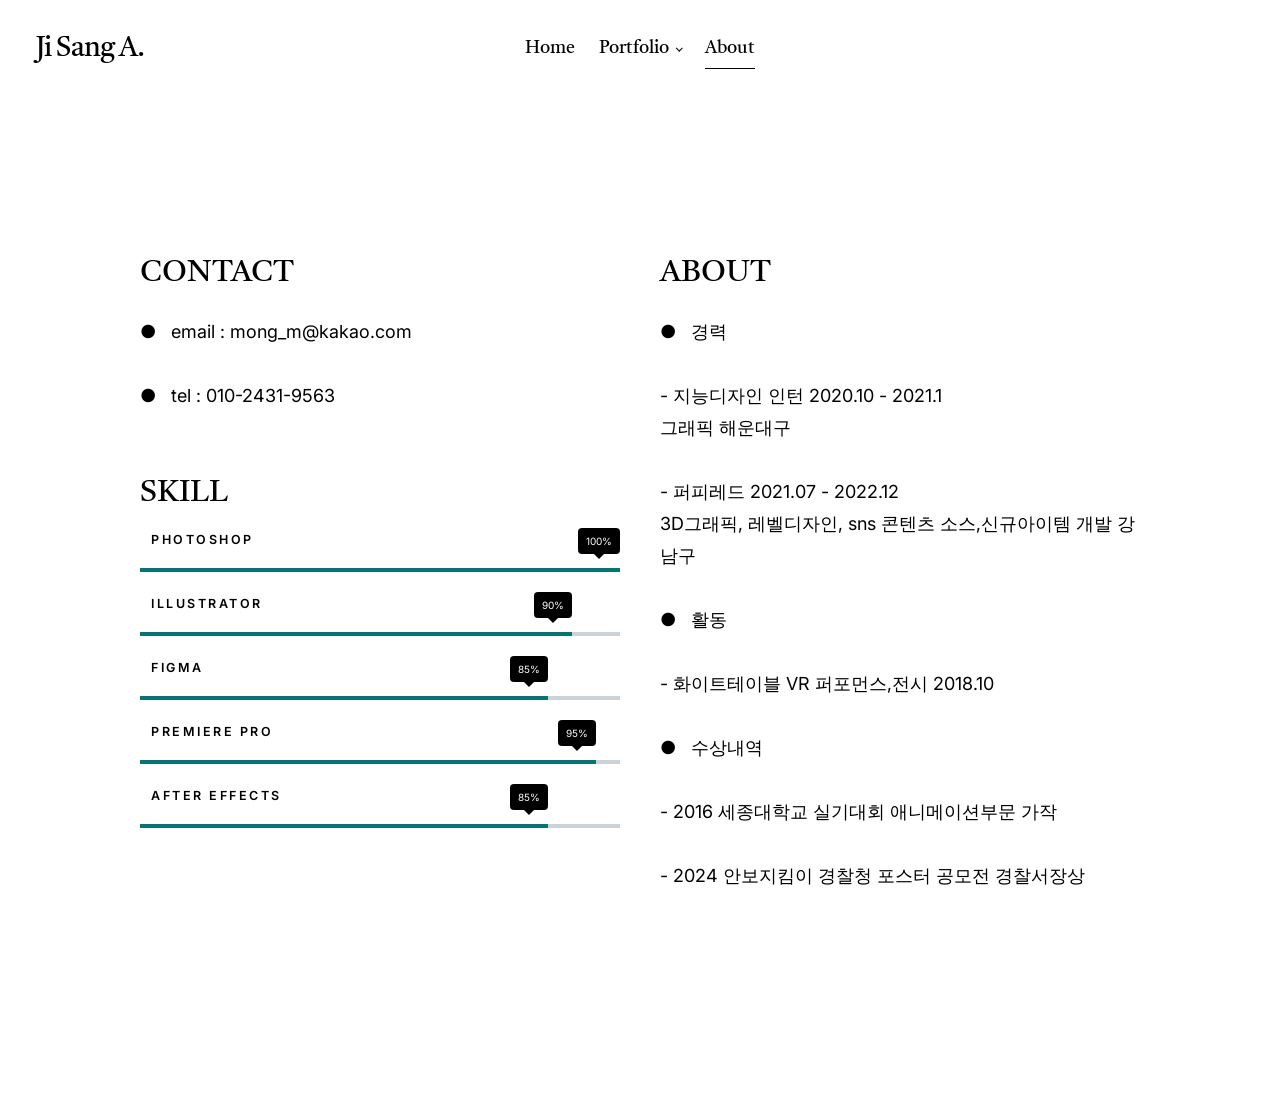
==== styles.html @ 23e22c62 "Update styles.html" ====
<!DOCTYPE html>
<html lang="ko" class="no-js">

<head>

    <!--- basic page needs
    ================================================== -->
    <meta charset="utf-8">
    <meta name="viewport" content="width=device-width, initial-scale=1">
    <title>SA</title>

    <script>
        document.documentElement.classList.remove('no-js');
        document.documentElement.classList.add('js');
    </script>

    <!-- CSS
    ================================================== -->
    <link rel="stylesheet" href="css/vendor.css">
    <link rel="stylesheet" href="css/styles.css">

    <!-- favicons
    ================================================== -->
    <link rel="apple-touch-icon" sizes="180x180" href="apple-touch-icon.png">
    <link rel="icon" type="image/png" sizes="32x32" href="favicon-32x32.png">
    <link rel="icon" type="image/png" sizes="16x16" href="favicon-16x16.png">
    <link rel="manifest" href="site.webmanifest">

</head>

<body id="top">


    <!-- preloader
    ================================================== -->
    <div id="preloader">
        <div id="loader" class="dots-fade">
            <div></div>
            <div></div>
            <div></div>
        </div>
    </div>


    <!-- page wrap
    ================================================== -->
    <div id="page" class="s-pagewrap">


        <!-- # site header 
        ================================================== -->
        <header id="masthead" class="s-header">

            <div class="s-header__branding">
                <p class="site-title">
                    <a href="index.html" rel="home">Ji Sang A.</a>
                </p>
            </div>

            <div class="row s-header__navigation">

                <nav class="s-header__nav-wrap">

                    <h3 class="s-header__nav-heading">Navigate to</h3>

                    <ul class="s-header__nav">
                        <li><a href="index.html" title="">Home</a></li>
                        <li class="has-children">
                            <a href="#0" title="" class="">Portfolio</a>
                            <ul class="sub-menu">
                                <li><a href="category-Design.html">Design</a></li>
                                <li><a href="category-Video.html">Video</a></li>
                            </ul>
                        </li>
                        <li class="current-menu-item"><a href="styles.html" title="">About</a></li>

                    </ul> <!-- end s-header__nav -->

                </nav> <!-- end s-header__nav-wrap -->

            </div> <!-- end s-header__navigation -->

            <div class="s-header__search">

                <div class="s-header__search-inner">
                    <div class="row">

                        <form role="search" method="get" class="s-header__search-form" action="#">
                            <label>
                                <span class="u-screen-reader-text">Search for:</span>
                                <input type="search" class="s-header__search-field" placeholder="Search for..." value=""
                                    name="s" title="Search for:" autocomplete="off">
                            </label>
                            <input type="submit" class="s-header__search-submit" value="Search">
                        </form>

                        <a href="#0" title="Close Search" class="s-header__search-close">Close</a>

                    </div> <!-- end row -->
                </div> <!-- s-header__search-inner -->

            </div> <!-- end s-header__search -->

            <a class="s-header__menu-toggle" href="#0"><span>Menu</span></a>


        </header> <!-- end s-header -->


        <!-- # site-content
        ================================================== -->
        <div id="content" class="s-content s-content--page">

            <div class="row entry-wrap">
                <div class="column lg-12">

                    <article class="entry">




                        <div class="row">

                            <div class="column lg-6 tab-12">


                                <h3>CONTACT</h3>

                                <p> ● &nbsp email : mong_m@kakao.com</p>
                                <p> ● &nbsp tel : 010-2431-9563</p>

                                <ul class="skill-bars">

                                    <h3>SKILL</h3>

                                    <br>
                                    <li>
                                        <div class="progress percent100"><span>100%</span></div>
                                        <strong> &nbsp Photoshop</strong>
                                    </li>
                                    <li>
                                        <div class="progress percent90"><span>90%</span></div>
                                        <strong>&nbsp Illustrator</strong>
                                    </li>
                                    <li>
                                        <div class="progress percent85"><span>85%</span></div>
                                        <strong>&nbsp Figma</strong>
                                    </li>
                                    <li>
                                        <div class="progress percent95"><span>95%</span></div>
                                        <strong>&nbsp premiere pro</strong>
                                    </li>
                                    <li>
                                        <div class="progress percent85"><span>85%</span></div>
                                        <strong>&nbsp after effects</strong>
                                    </li>

                                </ul>


                            </div>

                            <div class="column lg-6 tab-12">

                                <h3>ABOUT</h3>


                                <p>
                                    ● &nbsp 경력
                                    <p> - 지능디자인 인턴  2020.10 - 2021.1
                                    <br> 그래픽 해운대구 </p>
                                    <p> - 퍼피레드 2021.07 - 2022.12
                                    <br> 3D그래픽, 레벨디자인, sns 콘텐츠 소스,신규아이템 개발 강남구 </p>
                                    

                                </p>

                                <p>
                                    ● &nbsp 활동
                                    <p>- 화이트테이블 VR 퍼포먼스,전시  2018.10 </p>
                                    


                                </p>
                                <p>
                                    ● &nbsp 수상내역
                                    <p>- 2016 세종대학교 실기대회 애니메이션부문 가작 </p>
                                    <p>- 2024 안보지킴이 경찰청 포스터 공모전 경찰서장상 </p>
                                    
                                    


                                </p>

                            </div>

                        </div> <!-- end row -->


                        <div class="row u-add-half-bottom">

                            <div class="column lg-6 tab-12">

                                

                            </div>



                            <!-- # site-footer
        ================================================== -->


                            <!-- Java Script
    ================================================== -->
                            <script src="js/plugins.js"></script>
                            <script src="js/main.js"></script>

</body>

</html>
---- css/vendor.css ----
/* ===================================================================
 * Spurgeon Third-party Stylesheets
 * Template Ver. 1.0.0
 * 08-16-2021
 * -------------------------------------------------------------------
 *
 * TOC:
 * # PrismJS
 * # Swiper 
 *
 * ------------------------------------------------------------------- */


/* ===================================================================
 * # PrismJS 1.20.0
 *   https://prismjs.com/download.html#themes=prism-okaidia&languages=markup+css+clike+javascript+markup-templating+php 
 *   
 *   okaidia theme for JavaScript, CSS and HTML
 *   Loosely based on Monokai textmate theme by http://www.monokai.nl/
 *   @author ocodia
 * ------------------------------------------------------------------- */
code[class*="language-"],
pre[class*="language-"] {
    color: #f8f8f2;
    background: none;
    text-shadow: 0 1px rgba(0, 0, 0, 0.3);
    font-family: var(--font-mono);
    font-size: calc(var(--text-size) * 0.9444);
    text-align: left;
    white-space: pre;
    word-spacing: normal;
    word-break: normal;
    word-wrap: normal;
    line-height: var(--vspace-1);
    -moz-tab-size: 4;
    -o-tab-size: 4;
    tab-size: 4;
    -webkit-hyphens: none;
    -moz-hyphens: none;
    -ms-hyphens: none;
    hyphens: none;
}

/* Code blocks */
pre[class*="language-"] {
    padding: var(--vspace-0_5) 0 var(--vspace-1);
    margin: var(--vspace-1) 0;
    overflow: auto;
}

:not(pre)>code[class*="language-"],
pre[class*="language-"] {
    background: #272822;
}

/* Inline code */
:not(pre)>code[class*="language-"] {
    padding: .1em;
    white-space: normal;
}

.token.comment,
.token.prolog,
.token.doctype,
.token.cdata {
    color: slategray;
}

.token.punctuation {
    color: #f8f8f2;
}

.token.namespace {
    opacity: .7;
}

.token.property,
.token.tag,
.token.constant,
.token.symbol,
.token.deleted {
    color: #f92672;
}

.token.boolean,
.token.number {
    color: #ae81ff;
}

.token.selector,
.token.attr-name,
.token.string,
.token.char,
.token.builtin,
.token.inserted {
    color: #a6e22e;
}

.token.operator,
.token.entity,
.token.url,
.language-css .token.string,
.style .token.string,
.token.variable {
    color: #f8f8f2;
}

.token.atrule,
.token.attr-value,
.token.function,
.token.class-name {
    color: #e6db74;
}

.token.keyword {
    color: #66d9ef;
}

.token.regex,
.token.important {
    color: #fd971f;
}

.token.important,
.token.bold {
    font-weight: bold;
}

.token.italic {
    font-style: italic;
}

.token.entity {
    cursor: help;
}


/* ===================================================================
 * # Swiper 6.4.5
 *   Most modern mobile touch slider and framework with hardware accelerated transitions
 *   https://swiperjs.com
 *
 *   Copyright 2014-2020 Vladimir Kharlampidi
 *
 *   Released under the MIT License
 *
 *   Released on: December 18, 2020
 * ------------------------------------------------------------------- */
@font-face {
    font-family: "swiper-icons";
    src: url("data:application/font-woff;charset=utf-8;base64, [base64]//wADZ2x5ZgAAAywAAADMAAAD2MHtryVoZWFkAAABbAAAADAAAAA2E2+eoWhoZWEAAAGcAAAAHwAAACQC9gDzaG10eAAAAigAAAAZAAAArgJkABFsb2NhAAAC0AAAAFoAAABaFQAUGG1heHAAAAG8AAAAHwAAACAAcABAbmFtZQAAA/gAAAE5AAACXvFdBwlwb3N0AAAFNAAAAGIAAACE5s74hXjaY2BkYGAAYpf5Hu/j+W2+MnAzMYDAzaX6QjD6/4//Bxj5GA8AuRwMYGkAPywL13jaY2BkYGA88P8Agx4j+/8fQDYfA1AEBWgDAIB2BOoAeNpjYGRgYNBh4GdgYgABEMnIABJzYNADCQAACWgAsQB42mNgYfzCOIGBlYGB0YcxjYGBwR1Kf2WQZGhhYGBiYGVmgAFGBiQQkOaawtDAoMBQxXjg/wEGPcYDDA4wNUA2CCgwsAAAO4EL6gAAeNpj2M0gyAACqxgGNWBkZ2D4/wMA+xkDdgAAAHjaY2BgYGaAYBkGRgYQiAHyGMF8FgYHIM3DwMHABGQrMOgyWDLEM1T9/w8UBfEMgLzE////P/5//f/V/xv+r4eaAAeMbAxwIUYmIMHEgKYAYjUcsDAwsLKxc3BycfPw8jEQA/[base64]/uznmfPFBNODM2K7MTQ45YEAZqGP81AmGGcF3iPqOop0r1SPTaTbVkfUe4HXj97wYE+yNwWYxwWu4v1ugWHgo3S1XdZEVqWM7ET0cfnLGxWfkgR42o2PvWrDMBSFj/IHLaF0zKjRgdiVMwScNRAoWUoH78Y2icB/yIY09An6AH2Bdu/UB+yxopYshQiEvnvu0dURgDt8QeC8PDw7Fpji3fEA4z/PEJ6YOB5hKh4dj3EvXhxPqH/SKUY3rJ7srZ4FZnh1PMAtPhwP6fl2PMJMPDgeQ4rY8YT6Gzao0eAEA409DuggmTnFnOcSCiEiLMgxCiTI6Cq5DZUd3Qmp10vO0LaLTd2cjN4fOumlc7lUYbSQcZFkutRG7g6JKZKy0RmdLY680CDnEJ+UMkpFFe1RN7nxdVpXrC4aTtnaurOnYercZg2YVmLN/d/gczfEimrE/fs/bOuq29Zmn8tloORaXgZgGa78yO9/cnXm2BpaGvq25Dv9S4E9+5SIc9PqupJKhYFSSl47+Qcr1mYNAAAAeNptw0cKwkAAAMDZJA8Q7OUJvkLsPfZ6zFVERPy8qHh2YER+3i/BP83vIBLLySsoKimrqKqpa2hp6+jq6RsYGhmbmJqZSy0sraxtbO3sHRydnEMU4uR6yx7JJXveP7WrDycAAAAAAAH//wACeNpjYGRgYOABYhkgZgJCZgZNBkYGLQZtIJsFLMYAAAw3ALgAeNolizEKgDAQBCchRbC2sFER0YD6qVQiBCv/H9ezGI6Z5XBAw8CBK/m5iQQVauVbXLnOrMZv2oLdKFa8Pjuru2hJzGabmOSLzNMzvutpB3N42mNgZGBg4GKQYzBhYMxJLMlj4GBgAYow/P/PAJJhLM6sSoWKfWCAAwDAjgbRAAB42mNgYGBkAIIbCZo5IPrmUn0hGA0AO8EFTQAA") format("woff");
    font-weight: 400;
    font-style: normal;
}

:root {
    --swiper-theme-color: #007aff;
}

.swiper-container {
    margin-left: auto;
    margin-right: auto;
    position: relative;
    overflow: hidden;
    list-style: none;
    padding: 0;
    /* Fix of Webkit flickering */
    z-index: 1;
}

.swiper-container-vertical>.swiper-wrapper {
    flex-direction: column;
}

.swiper-wrapper {
    position: relative;
    width: 100%;
    height: 100%;
    z-index: 1;
    display: flex;
    transition-property: transform;
    box-sizing: content-box;
}

.swiper-container-android .swiper-slide,
.swiper-wrapper {
    transform: translate3d(0px, 0, 0);
}

.swiper-container-multirow>.swiper-wrapper {
    flex-wrap: wrap;
}

.swiper-container-multirow-column>.swiper-wrapper {
    flex-wrap: wrap;
    flex-direction: column;
}

.swiper-container-free-mode>.swiper-wrapper {
    transition-timing-function: ease-out;
    margin: 0 auto;
}

.swiper-slide {
    flex-shrink: 0;
    width: 100%;
    height: 100%;
    position: relative;
    transition-property: transform;
}

.swiper-slide-invisible-blank {
    visibility: hidden;
}

/* Auto Height */
.swiper-container-autoheight,
.swiper-container-autoheight .swiper-slide {
    height: auto;
}

.swiper-container-autoheight .swiper-wrapper {
    align-items: flex-start;
    transition-property: transform, height;
}

/* 3D Effects */
.swiper-container-3d {
    perspective: 1200px;
}

.swiper-container-3d .swiper-wrapper,
.swiper-container-3d .swiper-slide,
.swiper-container-3d .swiper-slide-shadow-left,
.swiper-container-3d .swiper-slide-shadow-right,
.swiper-container-3d .swiper-slide-shadow-top,
.swiper-container-3d .swiper-slide-shadow-bottom,
.swiper-container-3d .swiper-cube-shadow {
    transform-style: preserve-3d;
}

.swiper-container-3d .swiper-slide-shadow-left,
.swiper-container-3d .swiper-slide-shadow-right,
.swiper-container-3d .swiper-slide-shadow-top,
.swiper-container-3d .swiper-slide-shadow-bottom {
    position: absolute;
    left: 0;
    top: 0;
    width: 100%;
    height: 100%;
    pointer-events: none;
    z-index: 10;
}

.swiper-container-3d .swiper-slide-shadow-left {
    background-image: linear-gradient(to left, rgba(0, 0, 0, 0.5), rgba(0, 0, 0, 0));
}

.swiper-container-3d .swiper-slide-shadow-right {
    background-image: linear-gradient(to right, rgba(0, 0, 0, 0.5), rgba(0, 0, 0, 0));
}

.swiper-container-3d .swiper-slide-shadow-top {
    background-image: linear-gradient(to top, rgba(0, 0, 0, 0.5), rgba(0, 0, 0, 0));
}

.swiper-container-3d .swiper-slide-shadow-bottom {
    background-image: linear-gradient(to bottom, rgba(0, 0, 0, 0.5), rgba(0, 0, 0, 0));
}

/* CSS Mode */
.swiper-container-css-mode>.swiper-wrapper {
    overflow: auto;
    scrollbar-width: none;
    /* For Firefox */
    -ms-overflow-style: none;
    /* For Internet Explorer and Edge */
}

.swiper-container-css-mode>.swiper-wrapper::-webkit-scrollbar {
    display: none;
}

.swiper-container-css-mode>.swiper-wrapper>.swiper-slide {
    scroll-snap-align: start start;
}

.swiper-container-horizontal.swiper-container-css-mode>.swiper-wrapper {
    scroll-snap-type: x mandatory;
}

.swiper-container-vertical.swiper-container-css-mode>.swiper-wrapper {
    scroll-snap-type: y mandatory;
}

:root {
    --swiper-navigation-size: 44px;
    /*
    --swiper-navigation-color  : var(--swiper-theme-color);
    */
}

.swiper-button-prev,
.swiper-button-next {
    position: absolute;
    top: 50%;
    width: calc(var(--swiper-navigation-size) / 44 * 27);
    height: var(--swiper-navigation-size);
    margin-top: calc(-1 * var(--swiper-navigation-size) / 2);
    z-index: 10;
    cursor: pointer;
    display: flex;
    align-items: center;
    justify-content: center;
    color: var(--swiper-navigation-color, var(--swiper-theme-color));
}

.swiper-button-prev.swiper-button-disabled,
.swiper-button-next.swiper-button-disabled {
    opacity: 0.35;
    cursor: auto;
    pointer-events: none;
}

.swiper-button-prev:after,
.swiper-button-next:after {
    font-family: swiper-icons;
    font-size: var(--swiper-navigation-size);
    text-transform: none !important;
    letter-spacing: 0;
    text-transform: none;
    font-variant: initial;
    line-height: 1;
}

.swiper-button-prev,
.swiper-container-rtl .swiper-button-next {
    left: 10px;
    right: auto;
}

.swiper-button-prev:after,
.swiper-container-rtl .swiper-button-next:after {
    content: "prev";
}

.swiper-button-next,
.swiper-container-rtl .swiper-button-prev {
    right: 10px;
    left: auto;
}

.swiper-button-next:after,
.swiper-container-rtl .swiper-button-prev:after {
    content: "next";
}

.swiper-button-prev.swiper-button-white,
.swiper-button-next.swiper-button-white {
    --swiper-navigation-color: #ffffff;
}

.swiper-button-prev.swiper-button-black,
.swiper-button-next.swiper-button-black {
    --swiper-navigation-color: #000000;
}

.swiper-button-lock {
    display: none;
}

:root {
    /*
    --swiper-pagination-color: var(--swiper-theme-color);
    */
}

.swiper-pagination {
    position: absolute;
    text-align: center;
    transition: 300ms opacity;
    transform: translate3d(0, 0, 0);
    z-index: 10;
}

.swiper-pagination.swiper-pagination-hidden {
    opacity: 0;
}

/* Common Styles */
.swiper-pagination-fraction,
.swiper-pagination-custom,
.swiper-container-horizontal>.swiper-pagination-bullets {
    bottom: 10px;
    left: 0;
    width: 100%;
}

/* Bullets */
.swiper-pagination-bullets-dynamic {
    overflow: hidden;
    font-size: 0;
}

.swiper-pagination-bullets-dynamic .swiper-pagination-bullet {
    transform: scale(0.33);
    position: relative;
}

.swiper-pagination-bullets-dynamic .swiper-pagination-bullet-active {
    transform: scale(1);
}

.swiper-pagination-bullets-dynamic .swiper-pagination-bullet-active-main {
    transform: scale(1);
}

.swiper-pagination-bullets-dynamic .swiper-pagination-bullet-active-prev {
    transform: scale(0.66);
}

.swiper-pagination-bullets-dynamic .swiper-pagination-bullet-active-prev-prev {
    transform: scale(0.33);
}

.swiper-pagination-bullets-dynamic .swiper-pagination-bullet-active-next {
    transform: scale(0.66);
}

.swiper-pagination-bullets-dynamic .swiper-pagination-bullet-active-next-next {
    transform: scale(0.33);
}

.swiper-pagination-bullet {
    width: 8px;
    height: 8px;
    display: inline-block;
    border-radius: 100%;
    background: #000;
    opacity: 0.2;
}

button.swiper-pagination-bullet {
    border: none;
    margin: 0;
    padding: 0;
    box-shadow: none;
    -webkit-appearance: none;
    -moz-appearance: none;
    appearance: none;
}

.swiper-pagination-clickable .swiper-pagination-bullet {
    cursor: pointer;
}

.swiper-pagination-bullet-active {
    opacity: 1;
    background: var(--swiper-pagination-color, var(--swiper-theme-color));
}

.swiper-container-vertical>.swiper-pagination-bullets {
    right: 10px;
    top: 50%;
    transform: translate3d(0px, -50%, 0);
}

.swiper-container-vertical>.swiper-pagination-bullets .swiper-pagination-bullet {
    margin: 6px 0;
    display: block;
}

.swiper-container-vertical>.swiper-pagination-bullets.swiper-pagination-bullets-dynamic {
    top: 50%;
    transform: translateY(-50%);
    width: 8px;
}

.swiper-container-vertical>.swiper-pagination-bullets.swiper-pagination-bullets-dynamic .swiper-pagination-bullet {
    display: inline-block;
    transition: 200ms transform, 200ms top;
}

.swiper-container-horizontal>.swiper-pagination-bullets .swiper-pagination-bullet {
    margin: 0 4px;
}

.swiper-container-horizontal>.swiper-pagination-bullets.swiper-pagination-bullets-dynamic {
    left: 50%;
    transform: translateX(-50%);
    white-space: nowrap;
}

.swiper-container-horizontal>.swiper-pagination-bullets.swiper-pagination-bullets-dynamic .swiper-pagination-bullet {
    transition: 200ms transform, 200ms left;
}

.swiper-container-horizontal.swiper-container-rtl>.swiper-pagination-bullets-dynamic .swiper-pagination-bullet {
    transition: 200ms transform, 200ms right;
}

/* Progress */
.swiper-pagination-progressbar {
    background: rgba(0, 0, 0, 0.25);
    position: absolute;
}

.swiper-pagination-progressbar .swiper-pagination-progressbar-fill {
    background: var(--swiper-pagination-color, var(--swiper-theme-color));
    position: absolute;
    left: 0;
    top: 0;
    width: 100%;
    height: 100%;
    transform: scale(0);
    transform-origin: left top;
}

.swiper-container-rtl .swiper-pagination-progressbar .swiper-pagination-progressbar-fill {
    transform-origin: right top;
}

.swiper-container-horizontal>.swiper-pagination-progressbar,
.swiper-container-vertical>.swiper-pagination-progressbar.swiper-pagination-progressbar-opposite {
    width: 100%;
    height: 4px;
    left: 0;
    top: 0;
}

.swiper-container-vertical>.swiper-pagination-progressbar,
.swiper-container-horizontal>.swiper-pagination-progressbar.swiper-pagination-progressbar-opposite {
    width: 4px;
    height: 100%;
    left: 0;
    top: 0;
}

.swiper-pagination-white {
    --swiper-pagination-color: #ffffff;
}

.swiper-pagination-black {
    --swiper-pagination-color: #000000;
}

.swiper-pagination-lock {
    display: none;
}

/* Scrollbar */
.swiper-scrollbar {
    border-radius: 10px;
    position: relative;
    -ms-touch-action: none;
    background: rgba(0, 0, 0, 0.1);
}

.swiper-container-horizontal>.swiper-scrollbar {
    position: absolute;
    left: 1%;
    bottom: 3px;
    z-index: 50;
    height: 5px;
    width: 98%;
}

.swiper-container-vertical>.swiper-scrollbar {
    position: absolute;
    right: 3px;
    top: 1%;
    z-index: 50;
    width: 5px;
    height: 98%;
}

.swiper-scrollbar-drag {
    height: 100%;
    width: 100%;
    position: relative;
    background: rgba(0, 0, 0, 0.5);
    border-radius: 10px;
    left: 0;
    top: 0;
}

.swiper-scrollbar-cursor-drag {
    cursor: move;
}

.swiper-scrollbar-lock {
    display: none;
}

.swiper-zoom-container {
    width: 100%;
    height: 100%;
    display: flex;
    justify-content: center;
    align-items: center;
    text-align: center;
}

.swiper-zoom-container>img,
.swiper-zoom-container>svg,
.swiper-zoom-container>canvas {
    max-width: 100%;
    max-height: 100%;
    object-fit: contain;
}

.swiper-slide-zoomed {
    cursor: move;
}

/* Preloader */
:root {
    /*
    --swiper-preloader-color: var(--swiper-theme-color);
    */
}

.swiper-lazy-preloader {
    width: 42px;
    height: 42px;
    position: absolute;
    left: 50%;
    top: 50%;
    margin-left: -21px;
    margin-top: -21px;
    z-index: 10;
    transform-origin: 50%;
    animation: swiper-preloader-spin 1s infinite linear;
    box-sizing: border-box;
    border: 4px solid var(--swiper-preloader-color, var(--swiper-theme-color));
    border-radius: 50%;
    border-top-color: transparent;
}

.swiper-lazy-preloader-white {
    --swiper-preloader-color: #fff;
}

.swiper-lazy-preloader-black {
    --swiper-preloader-color: #000;
}

@keyframes swiper-preloader-spin {
    100% {
        transform: rotate(360deg);
    }
}

/* a11y */
.swiper-container .swiper-notification {
    position: absolute;
    left: 0;
    top: 0;
    pointer-events: none;
    opacity: 0;
    z-index: -1000;
}

.swiper-container-fade.swiper-container-free-mode .swiper-slide {
    transition-timing-function: ease-out;
}

.swiper-container-fade .swiper-slide {
    pointer-events: none;
    transition-property: opacity;
}

.swiper-container-fade .swiper-slide .swiper-slide {
    pointer-events: none;
}

.swiper-container-fade .swiper-slide-active,
.swiper-container-fade .swiper-slide-active .swiper-slide-active {
    pointer-events: auto;
}

.swiper-container-cube {
    overflow: visible;
}

.swiper-container-cube .swiper-slide {
    pointer-events: none;
    -webkit-backface-visibility: hidden;
    backface-visibility: hidden;
    z-index: 1;
    visibility: hidden;
    transform-origin: 0 0;
    width: 100%;
    height: 100%;
}

.swiper-container-cube .swiper-slide .swiper-slide {
    pointer-events: none;
}

.swiper-container-cube.swiper-container-rtl .swiper-slide {
    transform-origin: 100% 0;
}

.swiper-container-cube .swiper-slide-active,
.swiper-container-cube .swiper-slide-active .swiper-slide-active {
    pointer-events: auto;
}

.swiper-container-cube .swiper-slide-active,
.swiper-container-cube .swiper-slide-next,
.swiper-container-cube .swiper-slide-prev,
.swiper-container-cube .swiper-slide-next+.swiper-slide {
    pointer-events: auto;
    visibility: visible;
}

.swiper-container-cube .swiper-slide-shadow-top,
.swiper-container-cube .swiper-slide-shadow-bottom,
.swiper-container-cube .swiper-slide-shadow-left,
.swiper-container-cube .swiper-slide-shadow-right {
    z-index: 0;
    -webkit-backface-visibility: hidden;
    backface-visibility: hidden;
}

.swiper-container-cube .swiper-cube-shadow {
    position: absolute;
    left: 0;
    bottom: 0px;
    width: 100%;
    height: 100%;
    background: #000;
    opacity: 0.6;
    -webkit-filter: blur(50px);
    filter: blur(50px);
    z-index: 0;
}

.swiper-container-flip {
    overflow: visible;
}

.swiper-container-flip .swiper-slide {
    pointer-events: none;
    -webkit-backface-visibility: hidden;
    backface-visibility: hidden;
    z-index: 1;
}

.swiper-container-flip .swiper-slide .swiper-slide {
    pointer-events: none;
}

.swiper-container-flip .swiper-slide-active,
.swiper-container-flip .swiper-slide-active .swiper-slide-active {
    pointer-events: auto;
}

.swiper-container-flip .swiper-slide-shadow-top,
.swiper-container-flip .swiper-slide-shadow-bottom,
.swiper-container-flip .swiper-slide-shadow-left,
.swiper-container-flip .swiper-slide-shadow-right {
    z-index: 0;
    -webkit-backface-visibility: hidden;
    backface-visibility: hidden;
}
---- css/styles.css ----
/* =================================================================== 
 * Spurgeon Main Stylesheet
 * Template Ver. 1.0.0
 * 08-15-2021
 * ------------------------------------------------------------------
 *
 * TOC:
 * # SETTINGS
 *      ## fonts
 *      ## colors
 *      ## spacing and typescale
 *      ## grid variables
 * # NORMALIZE
 * # BASE SETUP
 * # GRID
 *      ## large screen devices 
 *      ## medium screen devices 
 *      ## tablet devices 
 *      ## mobile devices 
 *      ## small screen devices 
 *      ## additional column stackpoints 
 * # UTILITY CLASSES
 * # TYPOGRAPHY 
 *      ## base type styles
 *      ## additional typography & helper classes
 *      ## lists
 *      ## spacing
 * # PRELOADER 
 *      ## page loaded
 * # FORM 
 *      ## style placeholder text
 *      ## change autocomplete styles in Chrome
 * # BUTTONS
 * # TABLE
 * # COMPONENTS
 *      ## pagination 
 *      ## alert box 
 *      ## skillbars 
 *      ## stats tabs
 * # PROJECT-WIDE SHARED STYLES
 *      ## fade in up effect
 *      ## media classes
 *      ## swiper overrides
 *      ## bricks masonry 
 *      ## masonry entries 
 * # PAGE WRAP
 * # SITE HEADER
 *      ## branding
 *      ## main navigation
 *      ## mobile menu toggle
 *      ## header-search
 *      ## close button for search 
 *      ## search triggers
 * # HERO
 *      ## hero slider
 *      ## hero scroll down
 *      ## slide transitions
 * # SITE CONTENT
 *      ## pageheader
 * # FOOTER
 *      ## subscription form
 *      ## footer social
 *      ## copyright
 *      ## go top
 * # BLOG STYLES 
 *      ## blog comments 
 *
 * ------------------------------------------------------------------ */


/* ===================================================================
 * # SETTINGS
 *
 *
 * ------------------------------------------------------------------- */

/* ------------------------------------------------------------------- 
 * ## fonts 
 * ------------------------------------------------------------------- */
@import url("https://fonts.googleapis.com/css2?family=Castoro:ital@0;1&family=Inter:wght@300;400;500;600;700&display=swap");

:root {
    --font-1: "Inter", sans-serif;
    --font-2: "Castoro", serif;

    /* monospace
    */
    --font-mono: Consolas, "Andale Mono", Courier, "Courier New", monospace;
}

/* ------------------------------------------------------------------- 
 * ## colors
 * ------------------------------------------------------------------- */
:root {

    /* color-1(#04776F)
     * color-2(#DD614A)
     */
    --color-1: hsla(176, 93%, 24%, 1);
    --color-2: hsla(9, 68%, 58%, 1);

    /* theme color variations
     */
    --color-1-lighter: hsla(176, 93%, 44%, 1);
    --color-1-light: hsla(176, 93%, 34%, 1);
    --color-1-dark: hsla(176, 93%, 14%, 1);
    --color-1-darker: hsla(176, 93%, 8%, 1);
    --color-2-lighter: hsla(9, 68%, 78%, 1);
    --color-2-light: hsla(9, 68%, 68%, 1);
    --color-2-dark: hsla(9, 68%, 48%, 1);
    --color-2-darker: hsla(9, 68%, 38%, 1);

    /* feedback colors
     * color-error(#ffd1d2), color-success(#c8e675), 
     * color-info(#d7ecfb), color-notice(#fff099)
     */
    --color-error: hsla(359, 100%, 91%, 1);
    --color-success: hsla(76, 69%, 68%, 1);
    --color-info: hsla(205, 82%, 91%, 1);
    --color-notice: hsla(51, 100%, 80%, 1);
    --color-error-content: hsla(359, 50%, 50%, 1);
    --color-success-content: hsla(76, 29%, 28%, 1);
    --color-info-content: hsla(205, 32%, 31%, 1);
    --color-notice-content: hsla(51, 30%, 30%, 1);

    /* shades 
     * generated using 
     * Tint & Shade Generator 
     * (https://maketintsandshades.com/)
     */
    --color-black: #000000;
    --color-gray-19: #141415;
    --color-gray-18: #27292a;
    --color-gray-17: #3b3d40;
    --color-gray-16: #4f5255;
    --color-gray-15: #63676a;
    --color-gray-14: #767b7f;
    --color-gray-13: #8a9094;
    --color-gray-12: #9ea4aa;
    --color-gray-11: #b1b9bf;
    --color-gray-10: #c5cdd4;
    --color-gray-9: #cbd2d8;
    --color-gray-8: #d1d7dd;
    --color-gray-7: #d6dce1;
    --color-gray-6: #dce1e5;
    --color-gray-5: #e2e6ea;
    --color-gray-4: #e8ebee;
    --color-gray-3: #eef0f2;
    --color-gray-2: #f3f5f6;
    --color-gray-1: #f9fafb;
    --color-white: #ffffff;

    /* text
     */
    --color-text: var(--color-black);
    --color-text-dark: var(--color-black);
    --color-text-light: var(--color-gray-15);
    --color-placeholder: var(--color-gray-13);

    /* buttons
     */
    --color-btn: var(--color-gray-5);
    --color-btn-text: var(--color-black);
    --color-btn-hover: var(--color-gray-7);
    --color-btn-hover-text: var(--color-black);
    --color-btn-primary: var(--color-black);
    --color-btn-primary-text: var(--color-white);
    --color-btn-primary-hover: var(--color-1);
    --color-btn-primary-hover-text: var(--color-white);
    --color-btn-stroke: var(--color-black);
    --color-btn-stroke-text: var(--color-black);
    --color-btn-stroke-hover: var(--color-black);
    --color-btn-stroke-hover-text: var(--color-white);

    /* preloader
     */
    --color-preloader-bg: white;
    --color-loader: black;
    --color-loader-light: rgba(0, 0, 0, 0.1);

    /* others
     */
    --color-body: white;
    --color-border: rgba(0, 0, 0, .08);
    --border-radius: 3px;
}

/* ------------------------------------------------------------------- 
 * ## spacing and typescale
 * ------------------------------------------------------------------- */
:root {

    /* spacing
     * base font size: 18px 
     * vertical space unit : 32px
     */
    --base-size: 62.5%;
    --multiplier: 1;
    --base-font-size: calc(1.8rem * var(--multiplier));
    --space: calc(3.2rem * var(--multiplier));

    /* vertical spacing 
     */
    --vspace-0_125: calc(0.125 * var(--space));
    --vspace-0_25: calc(0.25 * var(--space));
    --vspace-0_375: calc(0.375 * var(--space));
    --vspace-0_5: calc(0.5 * var(--space));
    --vspace-0_625: calc(0.625 * var(--space));
    --vspace-0_75: calc(0.75 * var(--space));
    --vspace-0_875: calc(0.875 * var(--space));
    --vspace-1: calc(var(--space));
    --vspace-1_25: calc(1.25 * var(--space));
    --vspace-1_5: calc(1.5 * var(--space));
    --vspace-1_75: calc(1.75 * var(--space));
    --vspace-2: calc(2 * var(--space));
    --vspace-2_5: calc(2.5 * var(--space));
    --vspace-3: calc(3 * var(--space));
    --vspace-3_5: calc(3.5 * var(--space));
    --vspace-4: calc(4 * var(--space));
    --vspace-4_5: calc(4.5 * var(--space));
    --vspace-5: calc(5 * var(--space));

    /* type scale
     * ratio 1         :2 | base: 18px
     * -------------------------------------------------------
     *
     * --text-display-3 = (77.40px)
     * --text-display-2 = (64.50px)
     * --text-display-1 = (53.75px)
     * --text-xxxl      = (44.79px)
     * --text-xxl       = (37.32px)
     * --text-xl        = (31.10px)
     * --text-lg        = (25.92px)
     * --text-md        = (21.60px)
     * --text-size      = (18.00px) BASE
     * --text-sm        = (15.00px)
     * --text-xs        = (12.50px)
     *
     * ---------------------------------------------------------
     */
    --text-scale-ratio: 1.2;
    --text-size: var(--base-font-size);
    --text-xs: calc((var(--text-size) / var(--text-scale-ratio)) / var(--text-scale-ratio));
    --text-sm: calc(var(--text-xs) * var(--text-scale-ratio));
    --text-md: calc(var(--text-sm) * var(--text-scale-ratio) * var(--text-scale-ratio));
    --text-lg: calc(var(--text-md) * var(--text-scale-ratio));
    --text-xl: calc(var(--text-lg) * var(--text-scale-ratio));
    --text-xxl: calc(var(--text-xl) * var(--text-scale-ratio));
    --text-xxxl: calc(var(--text-xxl) * var(--text-scale-ratio));
    --text-display-1: calc(var(--text-xxxl) * var(--text-scale-ratio));
    --text-display-2: calc(var(--text-display-1) * var(--text-scale-ratio));
    --text-display-3: calc(var(--text-display-2) * var(--text-scale-ratio));

    /* default button height
     */
    --vspace-btn: var(--vspace-2);
}

/* on mobile devices below 600px, change the value of '--multiplier' 
 * to adjust the values of base font size and vertical space unit.
 */
@media screen and (max-width: 600px) {
    :root {
        --multiplier: .9375;
    }
}

/* ------------------------------------------------------------------- 
 * ## grid variables
 * ------------------------------------------------------------------- */
:root {

    /* widths for rows and containers
     */
    --width-full: 100%;
    --width-max: 1200px;
    --width-wide: 1400px;
    --width-wider: 1600px;
    --width-widest: 1800px;
    --width-narrow: 1000px;
    --width-narrower: 800px;
    --width-grid-max: var(--width-max);

    /* gutter
     */
    --gutter: 2rem;
}

/* on medium screen devices
 */
@media screen and (max-width: 1200px) {
    :root {
        --gutter: 1.8rem;
    }
}

/* on mobile devices
 */
@media screen and (max-width: 600px) {
    :root {
        --gutter: 1rem;
    }
}


/* ====================================================================
 * # NORMALIZE
 *
 *
 * --------------------------------------------------------------------
 * normalize.css v8.0.1 | MIT License |
 * github.com/necolas/normalize.css
 * -------------------------------------------------------------------- */
html {
    line-height: 1.15;
    -webkit-text-size-adjust: 100%;
}

body {
    margin: 0;
}

main {
    display: block;
}

h1 {
    font-size: 2em;
    margin: 0.67em 0;
}

hr {
    box-sizing: content-box;
    height: 0;
    overflow: visible;
}

pre {
    font-family: monospace, monospace;
    font-size: 1em;
}

a {
    background-color: transparent;
}

abbr[title] {
    border-bottom: none;
    text-decoration: underline;
    text-decoration: underline dotted;
}

b,
strong {
    font-weight: bolder;
}

code,
kbd,
samp {
    font-family: monospace, monospace;
    font-size: 1em;
}

small {
    font-size: 80%;
}

sub,
sup {
    font-size: 75%;
    line-height: 0;
    position: relative;
    vertical-align: baseline;
}

sub {
    bottom: -0.25em;
}

sup {
    top: -0.5em;
}

img {
    border-style: none;
}

button,
input,
optgroup,
select,
textarea {
    font-family: inherit;
    font-size: 100%;
    line-height: 1.15;
    margin: 0;
}

button,
input {
    overflow: visible;
}

button,
select {
    text-transform: none;
}

button,
[type="button"],
[type="reset"],
[type="submit"] {
    -webkit-appearance: button;
}

button::-moz-focus-inner,
[type="button"]::-moz-focus-inner,
[type="reset"]::-moz-focus-inner,
[type="submit"]::-moz-focus-inner {
    border-style: none;
    padding: 0;
}

button:-moz-focusring,
[type="button"]:-moz-focusring,
[type="reset"]:-moz-focusring,
[type="submit"]:-moz-focusring {
    outline: 1px dotted ButtonText;
}

fieldset {
    padding: 0.35em 0.75em 0.625em;
}

legend {
    box-sizing: border-box;
    color: inherit;
    display: table;
    max-width: 100%;
    padding: 0;
    white-space: normal;
}

progress {
    vertical-align: baseline;
}

textarea {
    overflow: auto;
}

[type="checkbox"],
[type="radio"] {
    box-sizing: border-box;
    padding: 0;
}

[type="number"]::-webkit-inner-spin-button,
[type="number"]::-webkit-outer-spin-button {
    height: auto;
}

[type="search"] {
    -webkit-appearance: textfield;
    outline-offset: -2px;
}

[type="search"]::-webkit-search-decoration {
    -webkit-appearance: none;
}

::-webkit-file-upload-button {
    -webkit-appearance: button;
    font: inherit;
}

details {
    display: block;
}

summary {
    display: list-item;
}

template {
    display: none;
}

[hidden] {
    display: none;
}


/* ===================================================================
 * # BASE SETUP
 *
 *
 * ------------------------------------------------------------------- */
html {
    font-size: var(--base-size);
    box-sizing: border-box;
}

*,
*::before,
*::after {
    box-sizing: inherit;
}

html,
body {
    height: 100%;
}

body {
    background-color: var(--color-body);
    -webkit-overflow-scrolling: touch;
    -webkit-text-size-adjust: 100%;
    -webkit-tap-highlight-color: rgba(0, 0, 0, 0);
    -webkit-font-smoothing: antialiased;
    -moz-osx-font-smoothing: grayscale;
}

p {
    font-size: inherit;
    text-rendering: optimizeLegibility;
}

a {
    text-decoration: none;
}

svg,
img,
video {
    max-width: 100%;
    height: auto;
}

pre {
    overflow: auto;
}

div,
dl,
dt,
dd,
ul,
ol,
li,
h1,
h2,
h3,
h4,
h5,
h6,
pre,
form,
p,
blockquote,
th,
td {
    margin: 0;
    padding: 0;
}

input[type="email"],
input[type="number"],
input[type="search"],
input[type="text"],
input[type="tel"],
input[type="url"],
input[type="password"],
textarea {
    -webkit-appearance: none;
    -moz-appearance: none;
    appearance: none;
}


/* ===================================================================
 * # GRID v4.0.0
 *
 *
 *   -----------------------------------------------------------------
 * - Grid breakpoints are based on MAXIMUM WIDTH media queries, 
 *   meaning they apply to that one breakpoint and ALL THOSE BELOW IT.
 * - Grid columns without a specified width will automatically layout 
 *   as equal width columns.
 *
 * - BLOCK GRID columns(columns inside BLOCK GRID containers) are 
 *   equally-sized columns define at parent/row level. 
 *   A BLOCK GRID container's class attribute value begins with "block-".
 *
 * ------------------------------------------------------------------- */

/* row 
 */
.row {
    width: 92%;
    max-width: var(--width-grid-max);
    margin: 0 auto;
    display: flex;
    flex-flow: row wrap;
}

.row .row {
    width: auto;
    max-width: none;
    margin-left: calc(var(--gutter) * -1);
    margin-right: calc(var(--gutter) * -1);
}

/* column
 */
.column {
    display: block;
    flex: 1 1 0%;
    padding: 0 var(--gutter);
}

.collapse>.column,
.column.collapse {
    padding: 0;
}

/* row utility classes
 */
.row.row-wrap {
    flex-wrap: wrap;
}

.row.row-nowrap {
    flex-wrap: nowrap;
}

.row.row-y-top {
    align-items: flex-start;
}

.row.row-y-bottom {
    align-items: flex-end;
}

.row.row-y-center {
    align-items: center;
}

.row.row-stretch {
    align-items: stretch;
}

.row.row-baseline {
    align-items: baseline;
}

.row.row-x-left {
    justify-content: flex-start;
}

.row.row-x-right {
    justify-content: flex-end;
}

.row.row-x-center {
    justify-content: center;
}

/* --------------------------------------------------------------------
 * ## large screen devices 
 * -------------------------------------------------------------------- */
.lg-1 {
    flex: none;
    width: 8.33333%;
}

.lg-2 {
    flex: none;
    width: 16.66667%;
}

.lg-3 {
    flex: none;
    width: 25%;
}

.lg-4 {
    flex: none;
    width: 33.33333%;
}

.lg-5 {
    flex: none;
    width: 41.66667%;
}

.lg-6 {
    flex: none;
    width: 50%;
}

.lg-7 {
    flex: none;
    width: 58.33333%;
}

.lg-8 {
    flex: none;
    width: 66.66667%;
}

.lg-9 {
    flex: none;
    width: 75%;
}

.lg-10 {
    flex: none;
    width: 83.33333%;
}

.lg-11 {
    flex: none;
    width: 91.66667%;
}

.lg-12 {
    flex: none;
    width: 100%;
}

.block-lg-one-eight>.column {
    flex: none;
    width: 12.5%;
}

.block-lg-one-sixth>.column {
    flex: none;
    width: 16.66667%;
}

.block-lg-one-fifth>.column {
    flex: none;
    width: 20%;
}

.block-lg-one-fourth>.column {
    flex: none;
    width: 25%;
}

.block-lg-one-third>.column {
    flex: none;
    width: 33.33333%;
}

.block-lg-one-half>.column {
    flex: none;
    width: 50%;
}

.block-lg-whole>.column {
    flex: none;
    width: 100%;
}

/* --------------------------------------------------------------------
 * ## medium screen devices 
 * -------------------------------------------------------------------- */
@media screen and (max-width: 1200px) {
    .md-1 {
        flex: none;
        width: 8.33333%;
    }

    .md-2 {
        flex: none;
        width: 16.66667%;
    }

    .md-3 {
        flex: none;
        width: 25%;
    }

    .md-4 {
        flex: none;
        width: 33.33333%;
    }

    .md-5 {
        flex: none;
        width: 41.66667%;
    }

    .md-6 {
        flex: none;
        width: 50%;
    }

    .md-7 {
        flex: none;
        width: 58.33333%;
    }

    .md-8 {
        flex: none;
        width: 66.66667%;
    }

    .md-9 {
        flex: none;
        width: 75%;
    }

    .md-10 {
        flex: none;
        width: 83.33333%;
    }

    .md-11 {
        flex: none;
        width: 91.66667%;
    }

    .md-12 {
        flex: none;
        width: 100%;
    }

    .block-md-one-eight>.column {
        flex: none;
        width: 12.5%;
    }

    .block-md-one-sixth>.column {
        flex: none;
        width: 16.66667%;
    }

    .block-md-one-fifth>.column {
        flex: none;
        width: 20%;
    }

    .block-md-one-fourth>.column {
        flex: none;
        width: 25%;
    }

    .block-md-one-third>.column {
        flex: none;
        width: 33.33333%;
    }

    .block-md-one-half>.column {
        flex: none;
        width: 50%;
    }

    .block-md-whole>.column {
        flex: none;
        width: 100%;
    }

    .hide-on-md {
        display: none;
    }
}

/* --------------------------------------------------------------------
 * ## tablet devices 
 * -------------------------------------------------------------------- */
@media screen and (max-width: 800px) {
    .tab-1 {
        flex: none;
        width: 8.33333%;
    }

    .tab-2 {
        flex: none;
        width: 16.66667%;
    }

    .tab-3 {
        flex: none;
        width: 25%;
    }

    .tab-4 {
        flex: none;
        width: 33.33333%;
    }

    .tab-5 {
        flex: none;
        width: 41.66667%;
    }

    .tab-6 {
        flex: none;
        width: 50%;
    }

    .tab-7 {
        flex: none;
        width: 58.33333%;
    }

    .tab-8 {
        flex: none;
        width: 66.66667%;
    }

    .tab-9 {
        flex: none;
        width: 75%;
    }

    .tab-10 {
        flex: none;
        width: 83.33333%;
    }

    .tab-11 {
        flex: none;
        width: 91.66667%;
    }

    .tab-12 {
        flex: none;
        width: 100%;
    }

    .block-tab-one-eight>.column {
        flex: none;
        width: 12.5%;
    }

    .block-tab-one-sixth>.column {
        flex: none;
        width: 16.66667%;
    }

    .block-tab-one-fifth>.column {
        flex: none;
        width: 20%;
    }

    .block-tab-one-fourth>.column {
        flex: none;
        width: 25%;
    }

    .block-tab-one-third>.column {
        flex: none;
        width: 33.33333%;
    }

    .block-tab-one-half>.column {
        flex: none;
        width: 50%;
    }

    .block-tab-whole>.column {
        flex: none;
        width: 100%;
    }

    .hide-on-tab {
        display: none;
    }
}

/* --------------------------------------------------------------------
 * ## mobile devices 
 * -------------------------------------------------------------------- */
@media screen and (max-width: 600px) {
    .row {
        width: 100%;
        padding-left: 6vw;
        padding-right: 6vw;
    }

    .row .row {
        padding-left: 0;
        padding-right: 0;
    }

    .mob-1 {
        flex: none;
        width: 8.33333%;
    }

    .mob-2 {
        flex: none;
        width: 16.66667%;
    }

    .mob-3 {
        flex: none;
        width: 25%;
    }

    .mob-4 {
        flex: none;
        width: 33.33333%;
    }

    .mob-5 {
        flex: none;
        width: 41.66667%;
    }

    .mob-6 {
        flex: none;
        width: 50%;
    }

    .mob-7 {
        flex: none;
        width: 58.33333%;
    }

    .mob-8 {
        flex: none;
        width: 66.66667%;
    }

    .mob-9 {
        flex: none;
        width: 75%;
    }

    .mob-10 {
        flex: none;
        width: 83.33333%;
    }

    .mob-11 {
        flex: none;
        width: 91.66667%;
    }

    .mob-12 {
        flex: none;
        width: 100%;
    }

    .block-mob-one-eight>.column {
        flex: none;
        width: 12.5%;
    }

    .block-mob-one-sixth>.column {
        flex: none;
        width: 16.66667%;
    }

    .block-mob-one-fifth>.column {
        flex: none;
        width: 20%;
    }

    .block-mob-one-fourth>.column {
        flex: none;
        width: 25%;
    }

    .block-mob-one-third>.column {
        flex: none;
        width: 33.33333%;
    }

    .block-mob-one-half>.column {
        flex: none;
        width: 50%;
    }

    .block-mob-whole>.column {
        flex: none;
        width: 100%;
    }

    .hide-on-mob {
        display: none;
    }
}

/* --------------------------------------------------------------------
 * ## small screen devices 
 * --------------------------------------------------------------------*/

/* stack columns on small screen devices
 */
@media screen and (max-width: 400px) {
    .row .row {
        margin-left: 0;
        margin-right: 0;
    }

    .block-stack>.column,
    .column {
        flex: none;
        width: 100%;
        margin-left: 0;
        margin-right: 0;
        padding: 0;
    }

    .hide-on-sm {
        display: none;
    }
}

/* --------------------------------------------------------------------
 * ## additional column stackpoints 
 * -------------------------------------------------------------------- */
@media screen and (max-width: 1000px) {

    .stack-on-1000,
    .block-stack-on-1000>.column {
        flex: none;
        width: 100%;
        margin-left: 0;
        margin-right: 0;
    }
}

@media screen and (max-width: 700px) {

    .stack-on-700,
    .block-stack-on-700>.column {
        flex: none;
        width: 100%;
        margin-left: 0;
        margin-right: 0;
    }
}

@media screen and (max-width: 550px) {

    .stack-on-550,
    .block-stack-on-550>.column {
        flex: none;
        width: 100%;
        margin-left: 0;
        margin-right: 0;
    }
}


/* ===================================================================
 * # UTILITY CLASSES
 *
 *
 * ------------------------------------------------------------------- */

/* flex item alignment classes
 */
.u-flexitem-center {
    margin: auto;
    align-self: center;
}

.u-flexitem-left {
    margin-right: auto;
    align-self: center;
}

.u-flexitem-right {
    margin-left: auto;
    align-self: center;
}

.u-flexitem-x-center {
    margin-right: auto;
    margin-left: auto;
}

.u-flexitem-x-left {
    margin-right: auto;
}

.u-flexitem-x-right {
    margin-left: auto;
}

.u-flexitem-y-center {
    align-self: center;
}

.u-flexitem-y-top {
    align-self: flex-start;
}

.u-flexitem-y-bottom {
    align-self: flex-end;
}

/* misc helper classes
 */
.u-screen-reader-text {
    clip: rect(1px, 1px, 1px, 1px);
    clip-path: inset(50%);
    height: 1px;
    width: 1px;
    margin: -1px;
    overflow: hidden;
    padding: 0;
    border: 0;
    position: absolute;
    word-wrap: normal !important;
}

.u-clearfix:after {
    content: "";
    display: table;
    clear: both;
}

.u-hidden {
    display: none;
}

.u-invisible {
    visibility: hidden;
}

.u-antialiased {
    -webkit-font-smoothing: antialiased;
    -moz-osx-font-smoothing: grayscale;
}

.u-overflow-hidden {
    overflow: hidden;
}

.u-remove-top {
    margin-top: 0;
}

.u-remove-bottom {
    margin-bottom: 0;
}

.u-add-half-bottom {
    margin-bottom: var(--vspace-0_5);
}

.u-add-bottom {
    margin-bottom: var(--vspace-1);
}

.u-no-border {
    border: none;
}

.u-fullwidth {
    width: 100%;
}

.u-pull-left {
    float: left;
}

.u-pull-right {
    float: right;
}


/* ===================================================================
 * # TYPOGRAPHY 
 *
 *
 * ------------------------------------------------------------------- 
 * type scale - ratio 1:2 | base: 18px
 * -------------------------------------------------------------------
 *
 * --text-display-3 = (77.40px)
 * --text-display-2 = (64.50px)
 * --text-display-1 = (53.75px)
 * --text-xxxl      = (44.79px)
 * --text-xxl       = (37.32px)
 * --text-xl        = (31.10px)
 * --text-lg        = (25.92px)
 * --text-md        = (21.60px)
 * --text-size      = (18.00px) BASE
 * --text-sm        = (15.00px)
 * --text-xs        = (12.50px)
 *
 * -------------------------------------------------------------------- */

/* --------------------------------------------------------------------
 * ## base type styles
 * -------------------------------------------------------------------- */
body {
    font-family: var(--font-1);
    font-size: var(--base-font-size);
    font-weight: 400;
    line-height: var(--vspace-1);
    color: var(--color-text);
}

/* links
 */
a {
    color: var(--color-1);
    transition: all 0.3s ease-in-out;
}

a:focus,
a:hover,
a:active {
    color: var(--color-2);
}

a:hover,
a:active {
    outline: 0;
}

/* headings
 */
h1,
h2,
h3,
h4,
h5,
h6,
.h1,
.h2,
.h3,
.h4,
.h5,
.h6 {
    font-family: var(--font-2);
    font-weight: 400;
    color: var(--color-text-dark);
    font-variant-ligatures: common-ligatures;
    text-rendering: optimizeLegibility;
}

h1,
.h1 {
    margin-top: var(--vspace-2_5);
    margin-bottom: var(--vspace-0_75);
}

h2,
.h2,
h3,
.h3,
h4,
.h4 {
    margin-top: var(--vspace-2);
    margin-bottom: var(--vspace-0_75);
}

h5,
.h5,
h6,
.h6 {
    margin-top: var(--vspace-1_75);
    margin-bottom: var(--vspace-0_5);
}

h1,
.h1 {
    font-size: var(--text-display-2);
    line-height: calc(2.25 * var(--space));
    letter-spacing: -.01em;
}

@media screen and (max-width: 500px) {

    h1,
    .h1 {
        font-size: var(--text-display-1);
        line-height: calc(1.875 * var(--space));
    }
}

h2,
.h2 {
    font-size: var(--text-xxl);
    line-height: calc(1.375 * var(--space));
}

h3,
.h3 {
    font-size: var(--text-xl);
    line-height: calc(1.125 * var(--space));
}

h4,
.h4 {
    font-size: var(--text-lg);
    line-height: var(--vspace-1);
}

h5,
.h5 {
    font-size: var(--text-md);
    line-height: var(--vspace-0_875);
}

h6,
.h6 {
    font-family: var(--font-1);
    font-weight: 600;
    font-size: var(--text-sm);
    line-height: var(--vspace-0_75);
    text-transform: uppercase;
    letter-spacing: .3rem;
}

/* emphasis, italic,
 * strong, bold and small text
 */
em,
i,
strong,
b {
    font-size: inherit;
    line-height: inherit;
}

em,
i {
    font-style: italic;
}

strong,
b {
    font-weight: 600;
}

small {
    font-size: 80%;
    font-weight: 400;
    line-height: var(--vspace-0_5);
}

/* blockquotes
 */
blockquote {
    margin: 0 0 var(--vspace-1) 0;
    padding: var(--vspace-1) var(--vspace-1_5);
    border-left: 2px solid var(--color-text-dark);
    position: relative;
}

blockquote p {
    font-family: var(--font-1);
    font-weight: 400;
    font-size: var(--text-lg);
    font-style: normal;
    line-height: var(--vspace-1_25);
    color: var(--color-text-dark);
    padding: 0;
}

blockquote cite {
    display: block;
    font-family: var(--font-1);
    font-weight: 400;
    font-size: var(--text-sm);
    line-height: var(--vspace-0_75);
    font-style: normal;
}

blockquote cite:before {
    content: "\2014 \0020";
}

blockquote cite,
blockquote cite a,
blockquote cite a:visited {
    color: var(--color-text-light);
    border: none;
}

@media screen and (max-width: 500px) {
    blockquote {
        padding: var(--vspace-0_75) var(--vspace-0_75);
    }

    blockquote p {
        font-size: var(--text-md);
        line-height: var(--vspace-1);
    }
}

/* figures
 */
figure img,
p img {
    margin: 0;
    vertical-align: bottom;
}

figure {
    display: block;
    margin-left: 0;
    margin-right: 0;
}

figure img+figcaption {
    margin-top: var(--vspace-1);
}

figcaption {
    /* font-style: italic; */
    font-size: var(--text-sm);
    text-align: center;
    margin-bottom: 0;
}

/* preformatted, code
 */
var,
kbd,
samp,
code,
pre {
    font-family: var(--font-mono);
}

pre {
    padding: var(--vspace-0_75) var(--vspace-1) var(--vspace-1);
    background: var(--color-gray-6);
    overflow-x: auto;
}

code {
    font-size: var(--text-sm);
    line-height: 1.6rem;
    margin: 0 .2rem;
    padding: calc(((var(--vspace-1) - 1.6rem) / 2) - .1rem) calc(.8rem - .1rem);
    white-space: nowrap;
    background: var(--color-gray-6);
    border: 1px solid var(--color-gray-10);
    color: var(--color-text-dark);
    border-radius: 3px;
}

pre>code {
    display: block;
    white-space: pre;
    line-height: var(--vspace-1);
    padding: 0;
    margin: 0;
    border: none;
}

/* deleted text, abbreviation,
 * & mark text
 */
del {
    text-decoration: line-through;
}

abbr {
    font-family: var(--font-1);
    font-weight: 600;
    font-variant: small-caps;
    text-transform: lowercase;
    letter-spacing: .1em;
}

abbr[title],
dfn[title] {
    border-bottom: 1px dotted;
    cursor: help;
    text-decoration: none;
}

mark {
    background: var(--color-1-lighter);
    color: var(--color-black);
}

/* horizontal rule
 */
hr {
    border: solid var(--color-border);
    border-width: .1rem 0 0;
    clear: both;
    margin: var(--vspace-2) 0 calc(var(--vspace-2) - 1px);
    height: 0;
}

hr.fancy {
    border: none;
    margin: var(--vspace-2) 0;
    height: var(--vspace-1);
    text-align: center;
}

hr.fancy::before {
    content: "*****";
    letter-spacing: .3em;
}

/* --------------------------------------------------------------------
 * ## additional typography & helper classes
 * -------------------------------------------------------------------- */
.lead,
.attention-getter {
    font-family: var(--font-1);
    font-weight: 300;
    font-size: var(--text-md);
    line-height: var(--vspace-1_25);
    color: var(--color-text-light);
}

@media screen and (max-width: 500px) {

    .lead,
    .attention-getter {
        font-size: calc(var(--text-size) * 1.0556);
        line-height: calc(1.125 * var(--space));
    }
}

@media screen and (max-width: 400px) {

    .lead,
    .attention-getter {
        font-size: var(--text-size);
        line-height: var(--vspace-1);
    }
}

.pull-quote {
    position: relative;
    padding: 0;
    margin-top: 0;
    text-align: center;
}

.pull-quote blockquote {
    border: none;
    margin: 0 auto;
    max-width: 62rem;
    padding-top: var(--vspace-2_5);
    position: relative;
}

.pull-quote blockquote p {
    font-weight: 400;
    color: var(--color-text-dark);
}

.pull-quote blockquote:before {
    content: "";
    display: block;
    height: var(--vspace-1);
    width: var(--vspace-1);
    background-repeat: no-repeat;
    background: center center;
    background-size: contain;
    background-image: url(../images/icons/icon-quote.svg);
    transform: translate(-50%, 0, 0);
    position: absolute;
    top: var(--vspace-1);
    left: 50%;
}

.drop-cap:first-letter {
    float: left;
    font-family: var(--font-1);
    font-weight: 700;
    font-size: calc(3 * var(--space));
    line-height: 1;
    padding: 0 0.125em 0 0;
    text-transform: uppercase;
    background: transparent;
    color: var(--color-text-dark);
}

.text-center {
    text-align: center;
}

.text-left {
    text-align: left;
}

.text-right {
    text-align: right;
}

/* --------------------------------------------------------------------
 * ## lists
 * -------------------------------------------------------------------- */
ol {
    list-style: decimal;
}

ul {
    list-style: disc;
}

li {
    display: list-item;
}

ol,
ul {
    margin-left: 1.6rem;
}

ul li {
    padding-left: .4rem;
}

ul ul,
ul ol,
ol ol,
ol ul {
    margin: 1.6rem 0 1.6rem 1.6rem;
}

ul.disc li {
    display: list-item;
    list-style: none;
    padding: 0 0 0 .8rem;
    position: relative;
}

ul.disc li::before {
    content: "";
    display: inline-block;
    width: 8px;
    height: 8px;
    border-radius: 50%;
    background: var(--color-1);
    position: absolute;
    left: -.9em;
    top: 11px;
    vertical-align: middle;
}

dt {
    margin: 0;
    color: var(--color-1);
}

dd {
    margin: 0 0 0 2rem;
}

/* definition list line style 
 */
.lining dt,
.lining dd {
    display: inline;
    margin: 0;
}

.lining dt+dt:before,
.lining dd+dt:before {
    content: "\A";
    white-space: pre;
}

.lining dd+dd:before {
    content: ", ";
}

.lining dd+dd:before {
    content: ", ";
}

.lining dd:before {
    content: ": ";
    margin-left: -0.2em;
}

/* definition list dictionary style 
 */
.dictionary-style dt {
    display: inline;
    counter-reset: definitions;
}

.dictionary-style dt+dt:before {
    content: ", ";
    margin-left: -0.2em;
}

.dictionary-style dd {
    display: block;
    counter-increment: definitions;
}

.dictionary-style dd:before {
    content: counter(definitions, decimal) ". ";
}

/* --------------------------------------------------------------------
 * ## spacing
 * -------------------------------------------------------------------- */
fieldset,
button,
.btn {
    margin-bottom: var(--vspace-0_5);
}

input,
textarea,
select,
pre,
blockquote,
figure,
figcaption,
table,
p,
ul,
ol,
dl,
form,
img,
.video-container,
.ss-custom-select {
    margin-bottom: var(--vspace-1);
}


/* ===================================================================
 * # PRELOADER 
 * 
 * 
 * -------------------------------------------------------------------
 * - markup:
 *
 * <div id="preloader">
 *     <div id="loader" class="dots-fade">
 *         <div></div>
 *         <div></div>
 *         <div></div>
 *     </div>
 * </div>
 *
 * - loader class:
 * <dots-fade | dots-jump | dots-pulse>
 *
 * ------------------------------------------------------------------- */
#preloader {
    position: fixed;
    display: flex;
    flex-flow: row wrap;
    justify-content: center;
    align-items: center;
    background: var(--color-preloader-bg);
    z-index: 500;
    height: 100vh;
    width: 100%;
    opacity: 1;
    overflow: hidden;
}

.no-js #preloader {
    display: none;
}

#loader {
    position: relative;
    width: 4px;
    height: 4px;
    padding: 0;
    display: inline-block;
}

#loader>div {
    content: "";
    background: var(--color-loader);
    width: 4px;
    height: 4px;
    position: absolute;
    top: 0;
    left: 0;
    border-radius: 50%;
}

#loader>div:nth-of-type(1) {
    left: 15px;
}

#loader>div:nth-of-type(3) {
    left: -15px;
}

/* dots jump */
.dots-jump>div {
    -webkit-animation: dots-jump 1.2s infinite ease;
    animation: dots-jump 1.2s infinite ease;
    animation-delay: 0.2s;
}

.dots-jump>div:nth-of-type(1) {
    animation-delay: 0.4s;
}

.dots-jump>div:nth-of-type(3) {
    animation-delay: 0s;
}

@-webkit-keyframes dots-jump {
    0% {
        top: 0;
    }

    40% {
        top: -6px;
    }

    80% {
        top: 0;
    }
}

@keyframes dots-jump {
    0% {
        top: 0;
    }

    40% {
        top: -6px;
    }

    80% {
        top: 0;
    }
}

/* dots fade */
.dots-fade>div {
    -webkit-animation: dots-fade 1.6s infinite ease;
    animation: dots-fade 1.6s infinite ease;
    animation-delay: 0.4s;
}

.dots-fade>div:nth-of-type(1) {
    animation-delay: 0.8s;
}

.dots-fade>div:nth-of-type(3) {
    animation-delay: 0s;
}

@-webkit-keyframes dots-fade {
    0% {
        opacity: 1;
    }

    40% {
        opacity: 0.2;
    }

    80% {
        opacity: 1;
    }
}

@keyframes dots-fade {
    0% {
        opacity: 1;
    }

    40% {
        opacity: 0.2;
    }

    80% {
        opacity: 1;
    }
}

/* dots pulse */
.dots-pulse>div {
    -webkit-animation: dots-pulse 1.2s infinite ease;
    animation: dots-pulse 1.2s infinite ease;
    animation-delay: 0.2s;
}

.dots-pulse>div:nth-of-type(1) {
    animation-delay: 0.4s;
}

.dots-pulse>div:nth-of-type(3) {
    animation-delay: 0s;
}

@-webkit-keyframes dots-pulse {
    0% {
        -webkit-transform: scale(1);
        transform: scale(1);
    }

    40% {
        -webkit-transform: scale(1.1);
        transform: scale(1.3);
    }

    80% {
        -webkit-transform: scale(1);
        transform: scale(1);
    }
}

@keyframes dots-pulse {
    0% {
        transform: scale(1);
    }

    40% {
        transform: scale(1.3);
    }

    80% {
        transform: scale(1);
    }
}

/* ------------------------------------------------------------------- 
 * ## page loaded
 * ------------------------------------------------------------------- */
.ss-loaded #preloader {
    opacity: 0;
    visibility: hidden;
    transition: all .6s .9s ease-in-out;
}

.ss-loaded #preloader #loader {
    opacity: 0;
    transition: opacity .6s ease-in-out;
}


/* ===================================================================
 * # FORM 
 *
 *
 * ------------------------------------------------------------------- */
fieldset {
    border: none;
    padding: 0;
}

input[type="email"],
input[type="number"],
input[type="search"],
input[type="text"],
input[type="tel"],
input[type="url"],
input[type="password"],
textarea,
select {
    --input-height: var(--vspace-2);
    --input-line-height: var(--vspace-1);
    --input-vpadding: calc(((var(--input-height) - var(--input-line-height)) / 2) - 1px);
    display: block;
    height: var(--input-height);
    padding: var(--input-vpadding) calc(2.4rem - 1px);
    border: 0;
    outline: 0;
    color: var(--color-placeholder);
    font-family: var(--font-1);
    font-size: var(--text-sm);
    font-size: calc(var(--text-size) * 0.8889);
    line-height: var(--input-line-height);
    max-width: 100%;
    background-color: var(--color-gray-3);
    border: 1px solid transparent;
    transition: all .3s ease-in-out;
    border-radius: var(--border-radius);
}

.ss-custom-select {
    position: relative;
    padding: 0;
}

.ss-custom-select select {
    -webkit-appearance: none;
    -moz-appearance: none;
    appearance: none;
    text-indent: 0.01px;
    text-overflow: '';
    margin: 0;
    vertical-align: middle;
}

.ss-custom-select select option {
    padding-left: 2rem;
    padding-right: 2rem;
}

.ss-custom-select select::-ms-expand {
    display: none;
}

.ss-custom-select::after {
    border-bottom: 2px solid black;
    border-right: 2px solid black;
    content: '';
    display: block;
    height: 8px;
    width: 8px;
    margin-top: -7px;
    pointer-events: none;
    position: absolute;
    right: 2.4rem;
    top: 50%;
    transition: all 0.15s ease-in-out;
    transform-origin: 66% 66%;
    transform: rotate(45deg);
}

textarea {
    min-height: calc(8 * var(--space));
}

input[type="email"]:focus,
input[type="number"]:focus,
input[type="search"]:focus,
input[type="text"]:focus,
input[type="tel"]:focus,
input[type="url"]:focus,
input[type="password"]:focus,
textarea:focus,
select:focus {
    color: var(--color-black);
    background-color: white;
    box-shadow: 0 0 5px var(--color-1);
    border: 1px solid var(--color-1-light);
}

label,
legend {
    font-family: var(--font-1);
    font-weight: 600;
    font-size: var(--text-sm);
    line-height: var(--vspace-0_5);
    margin-bottom: var(--vspace-0_5);
    color: var(--color-text-dark);
    display: block;
}

input[type="checkbox"],
input[type="radio"] {
    display: inline;
}

label>.label-text {
    display: inline-block;
    margin-left: 1rem;
    font-family: var(--font-1);
    line-height: inherit;
}

label>input[type="checkbox"],
label>input[type="radio"] {
    margin: 0;
    position: relative;
    top: 2px;
}

/* ------------------------------------------------------------------- 
 * ## style placeholder text
 * ------------------------------------------------------------------- */
::-webkit-input-placeholder {
    /* WebKit, Blink, Edge */
    color: var(--color-placeholder);
}

:-moz-placeholder {
    /* Mozilla Firefox 4 to 18 */
    color: var(--color-placeholder);
    opacity: 1;
}

::-moz-placeholder {
    /* Mozilla Firefox 19+ */
    color: var(--color-placeholder);
    opacity: 1;
}

:-ms-input-placeholder {
    /* Internet Explorer 10-11 */
    color: var(--color-placeholder);
}

::-ms-input-placeholder {
    /* Microsoft Edge */
    color: var(--color-placeholder);
}

::placeholder {
    /* Most modern browsers support this now. */
    color: var(--color-placeholder);
}

/* ------------------------------------------------------------------- 
 * ## change autocomplete styles in Chrome
 * ------------------------------------------------------------------- */
input:-webkit-autofill,
input:-webkit-autofill:hover,
input:-webkit-autofill:focus,
textarea:-webkit-autofill,
textarea:-webkit-autofill:hover,
textarea:-webkit-autofill:focus,
select:-webkit-autofill,
select:-webkit-autofill:hover,
select:-webkit-autofill:focus {
    -webkit-text-fill-color: var(--color-1);
    transition: background-color 5000s ease-in-out 0s;
}


/* ===================================================================
 * # BUTTONS
 *
 *
 * ------------------------------------------------------------------- */
.btn,
button,
input[type="submit"],
input[type="reset"],
input[type="button"] {
    --btn-height: var(--vspace-btn);
    display: inline-block;
    font-family: var(--font-1);
    font-weight: 600;
    font-size: var(--text-xs);
    text-transform: uppercase;
    letter-spacing: .35em;
    height: var(--btn-height);
    line-height: calc(var(--btn-height) - 4px);
    padding: 0 3.6rem;
    margin: 0 0.4rem var(--vspace-0_5) 0;
    color: var(--color-btn-text);
    text-decoration: none;
    text-align: center;
    white-space: nowrap;
    cursor: pointer;
    transition: all .3s;
    border-radius: var(--border-radius);
    background-color: var(--color-btn);
    border: 2px solid var(--color-btn);
    -webkit-font-smoothing: antialiased;
    -moz-osx-font-smoothing: grayscale;
}

.btn:focus,
button:focus,
input[type="submit"]:focus,
input[type="reset"]:focus,
input[type="button"]:focus,
.btn:hover,
button:hover,
input[type="submit"]:hover,
input[type="reset"]:hover,
input[type="button"]:hover {
    background-color: var(--color-btn-hover);
    border-color: var(--color-btn-hover);
    color: var(--color-btn-hover-text);
    outline: 0;
}

/* button primary
 */
.btn.btn--primary,
button.btn--primary,
input[type="submit"].btn--primary,
input[type="reset"].btn--primary,
input[type="button"].btn--primary {
    background: var(--color-btn-primary);
    border-color: var(--color-btn-primary);
    color: var(--color-btn-primary-text);
}

.btn.btn--primary:focus,
button.btn--primary:focus,
input[type="submit"].btn--primary:focus,
input[type="reset"].btn--primary:focus,
input[type="button"].btn--primary:focus,
.btn.btn--primary:hover,
button.btn--primary:hover,
input[type="submit"].btn--primary:hover,
input[type="reset"].btn--primary:hover,
input[type="button"].btn--primary:hover {
    background: var(--color-btn-primary-hover);
    border-color: var(--color-btn-primary-hover);
    color: var(--color-btn-primary-hover-text);
}

/* button modifiers
 */
.btn.u-fullwidth,
button.u-fullwidth {
    width: 100%;
    margin-right: 0;
}

.btn--small,
button.btn--small {
    --btn-height: calc(var(--vspace-btn) - 1.6rem);
}

.btn--medium,
button.btn--medium {
    --btn-height: calc(var(--vspace-btn) + .8rem);
}

.btn--large,
button.btn--large {
    --btn-height: calc(var(--vspace-btn) + 1.6rem);
}

.btn--stroke,
button.btn--stroke {
    background: transparent !important;
    font-weight: 700;
    border: 2px solid var(--color-btn-stroke);
    color: var(--color-btn-stroke-text);
}

.btn--stroke:focus,
button.btn--stroke:focus,
.btn--stroke:hover,
button.btn--stroke:hover {
    background: var(--color-btn-stroke-hover) !important;
    border: 2px solid var(--color-btn-stroke-hover);
    color: var(--color-btn-stroke-hover-text);
}

.btn--pill,
button.btn--pill {
    padding-left: 3.2rem !important;
    padding-right: 3.2rem !important;
    border-radius: 1000px !important;
}


/* ===================================================================
 * # TABLE
 *
 *
 * ------------------------------------------------------------------- */
table {
    border-width: 0;
    width: 100%;
    max-width: 100%;
    font-family: var(--font-1);
    border-collapse: collapse;
}

th,
td {
    padding: var(--vspace-0_5) 3.2rem calc(var(--vspace-0_5) - 1px);
    text-align: left;
    border-bottom: 1px solid var(--color-border);
}

th {
    padding: var(--vspace-0_5) 3.2rem;
    color: var(--color-text-dark);
    font-family: var(--font-1);
    font-weight: 600;
}

th:first-child,
td:first-child {
    padding-left: 0;
}

th:last-child,
td:last-child {
    padding-right: 0;
}

.table-responsive {
    overflow-x: auto;
    -webkit-overflow-scrolling: touch;
}


/* ===================================================================
 * # COMPONENTS
 *
 *
 * ------------------------------------------------------------------- */

/* -------------------------------------------------------------------
 * ## pagination 
 * ------------------------------------------------------------------- */
.pgn {
    --pgn-num-height: calc(var(--vspace-1) + .4rem);
    margin: 0 auto var(--vspace-1);
    text-align: center;
}

.pgn ul {
    display: inline-flex;
    flex-flow: row wrap;
    justify-content: center;
    list-style: none;
    margin-left: 0;
    position: relative;
    padding: 0 6rem;
}

.pgn ul li {
    margin: 0;
    padding: 0;
}

.pgn__num {
    font-family: var(--font-1);
    font-weight: 600;
    font-size: var(--text-size);
    line-height: var(--vspace-1);
    display: block;
    padding: .2rem 1.2rem;
    height: var(--pgn-num-height);
    margin: .2rem .2rem;
    color: var(--color-text-dark);
    border-radius: var(--border-radius);
    transition: all, .3s, ease-in-out;
}

.pgn__num:focus,
.pgn__num:hover {
    background: var(--color-text-dark);
    color: var(--color-white);
}

.pgn .current,
.pgn .current:focus,
.pgn .current:hover {
    background: var(--color-text-dark);
    color: var(--color-white);
}

.pgn .inactive,
.pgn .inactive:focus,
.pgn .inactive:hover {
    opacity: 0.4;
    cursor: default;
}

.pgn__prev,
.pgn__next {
    display: inline-flex;
    flex-flow: row wrap;
    justify-content: center;
    align-items: center;
    height: var(--pgn-num-height);
    width: 4.8rem;
    line-height: var(--vspace-1);
    border-radius: 4px;
    padding: 0;
    margin: 0;
    opacity: 1;
    font: 0/0 a;
    text-shadow: none;
    color: transparent;
    transition: all, .3s, ease-in-out;
    position: absolute;
    top: 50%;
    transform: translate(0, -50%);
}

.pgn__prev:focus,
.pgn__prev:hover,
.pgn__next:focus,
.pgn__next:hover {
    background: var(--color-text-dark);
}

.pgn__prev svg,
.pgn__next svg {
    height: 2.4rem;
    width: 2.4rem;
    transition: all, .3s, ease-in-out;
}

.pgn__prev svg path,
.pgn__next svg path {
    stroke: var(--color-text-dark);
}

.pgn__prev:focus svg path,
.pgn__prev:hover svg path,
.pgn__next:focus svg path,
.pgn__next:hover svg path {
    stroke: white;
}

.pgn__prev {
    left: 0;
}

.pgn__next {
    right: 0;
}

.pgn__prev.inactive,
.pgn__next.inactive {
    opacity: 0.4;
    cursor: default;
}

.pgn__prev.inactive:focus,
.pgn__prev.inactive:hover,
.pgn__next.inactive:focus,
.pgn__next.inactive:hover {
    background-color: transparent;
}

/* ------------------------------------------------------------------- 
 * responsive:
 * pagination
 * ------------------------------------------------------------------- */
@media screen and (max-width: 600px) {
    .pgn ul {
        padding: 0 5.2rem;
    }
}

/* ------------------------------------------------------------------- 
 * ## alert box 
 * ------------------------------------------------------------------- */
.alert-box {
    padding: var(--vspace-0_75) 4rem var(--vspace-0_75) 3.2rem;
    margin-bottom: var(--vspace-1);
    border-radius: var(--border-radius);
    font-family: var(--font-1);
    font-weight: 500;
    font-size: var(--text-sm);
    line-height: var(--vspace-0_75);
    opacity: 1;
    visibility: visible;
    position: relative;
}

.alert-box__close {
    position: absolute;
    display: block;
    right: 1.6rem;
    top: 1.6rem;
    cursor: pointer;
    width: 12px;
    height: 12px;
}

.alert-box__close::before,
.alert-box__close::after {
    content: '';
    display: inline-block;
    width: 1px;
    height: 12px;
    position: absolute;
    top: 0;
    left: 5px;
}

.alert-box__close::before {
    transform: rotate(45deg);
}

.alert-box__close::after {
    transform: rotate(-45deg);
}

.alert-box--error {
    background-color: var(--color-error);
    color: var(--color-error-content);
}

.alert-box--error .alert-box__close::before,
.alert-box--error .alert-box__close::after {
    background-color: var(--color-error-content);
}

.alert-box--success {
    background-color: var(--color-success);
    color: var(--color-success-content);
}

.alert-box--success .alert-box__close::before,
.alert-box--success .alert-box__close::after {
    background-color: var(--color-success-content);
}

.alert-box--info {
    background-color: var(--color-info);
    color: var(--color-info-content);
}

.alert-box--info .alert-box__close::before,
.alert-box--info .alert-box__close::after {
    background-color: var(--color-info-content);
}

.alert-box--notice {
    background-color: var(--color-notice);
    color: var(--color-notice-content);
}

.alert-box--notice .alert-box__close::before,
.alert-box--notice .alert-box__close::after {
    background-color: var(--color-notice-content);
}

.alert-box.hideit {
    opacity: 0;
    visibility: hidden;
    transition: all .5s;
}

/* ------------------------------------------------------------------- 
 * ## skillbars 
 * ------------------------------------------------------------------- */
.skill-bars {
    list-style: none;
    margin: var(--vspace-2) 0 var(--vspace-1);
}

.skill-bars li {
    height: .4rem;
    background: var(--color-gray-9);
    width: 100%;
    margin-bottom: calc(var(--vspace-2) - .4rem);
    padding: 0;
    position: relative;
}

.skill-bars li strong {
    position: absolute;
    left: 0;
    top: calc((var(--vspace-1) * 1.25) * -1);
    font-family: var(--font-1);
    font-weight: 600;
    color: var(--color-text-dark);
    text-transform: uppercase;
    letter-spacing: .2em;
    font-size: var(--text-xs);
    line-height: var(--vspace-0_75);
}

.skill-bars li .progress {
    background: var(--color-1);
    position: relative;
    height: 100%;
}

.skill-bars li .progress span {
    display: block;
    font-family: var(--font-1);
    color: white;
    font-size: 1rem;
    line-height: 1;
    background: var(--color-black);
    padding: var(--vspace-0_25);
    border-radius: 4px;
    position: absolute;
    right: 0;
    top: calc((var(--vspace-1) + .8rem) * -1);
}

.skill-bars li .progress span::after {
    position: absolute;
    left: 50%;
    bottom: -10px;
    margin-left: -5px;
    width: 0;
    height: 0;
    border: 5px solid transparent;
    border-top-color: var(--color-black, var(--color-black));
    content: "";
}

.skill-bars li .percent5 {
    width: 5%;
}

.skill-bars li .percent10 {
    width: 10%;
}

.skill-bars li .percent15 {
    width: 15%;
}

.skill-bars li .percent20 {
    width: 20%;
}

.skill-bars li .percent25 {
    width: 25%;
}

.skill-bars li .percent30 {
    width: 30%;
}

.skill-bars li .percent35 {
    width: 35%;
}

.skill-bars li .percent40 {
    width: 40%;
}

.skill-bars li .percent45 {
    width: 45%;
}

.skill-bars li .percent50 {
    width: 50%;
}

.skill-bars li .percent55 {
    width: 55%;
}

.skill-bars li .percent60 {
    width: 60%;
}

.skill-bars li .percent65 {
    width: 65%;
}

.skill-bars li .percent70 {
    width: 70%;
}

.skill-bars li .percent75 {
    width: 75%;
}

.skill-bars li .percent80 {
    width: 80%;
}

.skill-bars li .percent85 {
    width: 85%;
}

.skill-bars li .percent90 {
    width: 90%;
}

.skill-bars li .percent95 {
    width: 95%;
}

.skill-bars li .percent100 {
    width: 100%;
}

/* --------------------------------------------------------------------
 * ## stats tabs
 * -------------------------------------------------------------------- */
.stats-tabs {
    padding: 0;
    margin: var(--vspace-1) 0;
}

.stats-tabs li {
    display: inline-block;
    margin: 0 1.6rem var(--vspace-0_5) 0;
    padding: 0 1.5rem 0 0;
    border-right: 1px solid var(--color-border);
}

.stats-tabs li:last-child {
    margin: 0;
    padding: 0;
    border: none;
}

.stats-tabs li a {
    display: block;
    font-family: var(--font-1);
    font-size: var(--text-lg);
    font-weight: 600;
    line-height: var(--vspace-1_5);
    border: none;
    color: var(--color-text-dark);
}

.stats-tabs li a:hover {
    color: var(--color-1);
}

.stats-tabs li a em {
    display: block;
    margin: 0;
    font-family: var(--font-1);
    font-size: var(--text-sm);
    line-height: var(--vspace-0_5);
    font-weight: 400;
    font-style: normal;
    color: var(--color-text-light);
}


/* ===================================================================
 * # PROJECT-WIDE SHARED STYLES
 *
 *
 * ------------------------------------------------------------------- */
.wide {
    max-width: var(--width-wide);
}

.wider {
    max-width: var(--width-wider);
}

.narrow {
    max-width: var(--width-narrow);
}

.body-text-sm {
    font-size: calc(var(--text-size) * 0.8889);
    line-height: calc(0.9375 * var(--space));
}

/* ------------------------------------------------------------------- 
 * ## fade in up effect
 * ------------------------------------------------------------------- */
[data-animate-el] {
    --transition-delay: 0ms;
    transition-timing-function: cubic-bezier(0.28, 0.12, 0.22, 1);
    transition-property: opacity, visibility, transform;
    transition-duration: 1s;
    transition-delay: var(--transition-delay);
    opacity: 0;
    visibility: hidden;
    transform: translate(0, 150%);
}

.ss-animated [data-animate-el] {
    opacity: 1;
    visibility: visible;
    transform: translate(0, 0);
}

/* ------------------------------------------------------------------- 
 * ## media classes
 * ------------------------------------------------------------------- */

/* floated image
 */
img.u-pull-right {
    margin: var(--vspace-0_5) 0 var(--vspace-0_5) var(--vspace-0_875);
}

img.u-pull-left {
    margin: var(--vspace-0_5) var(--vspace-0_875) var(--vspace-0_5) 0;
}

/* responsive video container
 */
.video-container {
    --aspect-ratio: 16/9;
    position: relative;
    height: 0;
    overflow: hidden;
    padding-bottom: calc(100%/(var(--aspect-ratio)));
}

.video-container iframe,
.video-container object,
.video-container embed,
.video-container video {
    position: absolute;
    top: 0;
    left: 0;
    width: 100%;
    height: 100%;
}

/* ------------------------------------------------------------------- 
 * ## swiper overrides
 * ------------------------------------------------------------------- */
.swiper-container .swiper-pagination-bullets .swiper-pagination-bullet {
    margin: 0 1.2rem;
}

.swiper-container .swiper-pagination-bullet {
    width: 6px;
    height: 6px;
    background: rgba(0, 0, 0, 0.3);
    opacity: 1;
}

.swiper-container .swiper-pagination-bullet-active {
    background: black;
    opacity: 1;
}

/* ------------------------------------------------------------------- 
 * ## bricks masonry 
 * ------------------------------------------------------------------- */
.bricks {
    --brick-padding: 4rem;
    padding-top: var(--vspace-5);
    padding-bottom: var(--vspace-3);
}

.bricks--half-top-padding {
    padding-top: var(--vspace-2_5);
}

.bricks .masonry {
    max-width: 1520px;
    width: 92%;
    margin: 0 auto var(--vspace-2);
    overflow: hidden;
}

.bricks .pagination {
    margin-top: var(--vspace-2);
}

.bricks-wrapper {
    position: relative;
    margin-top: calc(var(--brick-padding) * -1);
}

.bricks-wrapper .grid-sizer,
.bricks-wrapper .brick {
    width: 25%;
}

.bricks-wrapper .brick {
    float: left;
    padding: var(--brick-padding) var(--brick-padding) 0;
}

/* ------------------------------------------------------------------- 
 * ## masonry entries 
 * ------------------------------------------------------------------- */
.bricks-wrapper .entry__thumb {
    overflow: hidden;
    position: relative;
}

.bricks-wrapper .entry__thumb img {
    vertical-align: bottom;
    transition: all 0.3s ease-in-out;
    margin: 0;
}

.bricks-wrapper .entry__thumb .thumb-link::before {
    z-index: 1;
    content: "";
    display: block;
    background: rgba(0, 0, 0, 0);
    opacity: 0;
    visibility: hidden;
    width: 100%;
    height: 100%;
    transition: all 0.3s ease-in-out;
    position: absolute;
    top: 0;
    left: 0;
}

.bricks-wrapper .entry__thumb .thumb-link::after {
    z-index: 1;
    display: block;
    content: "...";
    font-family: georgia, serif;
    font-size: 2.4rem;
    height: 90px;
    width: 90px;
    letter-spacing: .2rem;
    line-height: 90px;
    margin-left: -45px;
    margin-top: -55px;
    text-align: center;
    color: white;
    opacity: 0;
    visibility: hidden;
    transform: scale(0.5);
    transition: all 0.3s ease-in-out;
    position: absolute;
    left: 50%;
    top: 50%;
}

.bricks-wrapper .entry__thumb:hover .thumb-link::before {
    opacity: 1;
    visibility: visible;
}

.bricks-wrapper .entry__thumb:hover .thumb-link::after {
    opacity: 1;
    visibility: visible;
    transform: scale(1);
}

.bricks-wrapper .entry__thumb:hover .thumb-link img {
    transform: scale(1.05);
}

.bricks-wrapper .entry__text {
    padding: var(--vspace-1) 0 calc(var(--vspace-1) + 2px);
}

.bricks-wrapper .entry__header {
    margin: 0;
    text-align: left;
}

.bricks-wrapper .entry__title {
    font-size: var(--text-xl);
    font-weight: 400;
    line-height: calc(var(--vspace-1) + var(--vspace-0_125));
    letter-spacing: -0.02em;
    margin-top: 0;
    margin-bottom: var(--vspace-0_875);
}

.bricks-wrapper .entry__title a,
.bricks-wrapper .entry__title a:visited {
    color: black;
}

.bricks-wrapper .entry__title a:focus,
.bricks-wrapper .entry__title a:hover {
    color: rgba(0, 0, 0, 0.8);
}

.bricks-wrapper .entry__meta {
    display: block;
    font-family: var(--font-1);
    font-weight: 400;
    font-size: 1.1rem;
    text-transform: uppercase;
    letter-spacing: .1em;
    line-height: 1.455;
    color: black;
    margin-bottom: var(--vspace-0_375);
}

.bricks-wrapper .entry__meta a {
    font-weight: 300;
    color: var(--color-gray-15);
}

.bricks-wrapper .entry__meta a:focus,
.bricks-wrapper .entry__meta a:hover {
    color: black;
}

.bricks-wrapper .entry__meta .cat-links,
.bricks-wrapper .entry__meta .byline {
    display: inline-block;
}

.bricks-wrapper .entry__meta .cat-links {
    margin-right: .8rem;
}

.bricks-wrapper .entry__meta .cat-links a::after {
    content: ", ";
}

.bricks-wrapper .entry__meta .cat-links a:last-child::after {
    display: none;
}

.bricks-wrapper .entry__excerpt {
    font-weight: 400;
    font-size: 1.5rem;
    line-height: 1.733;
}

.bricks-wrapper .entry__excerpt p {
    margin-bottom: var(--vspace-0_75);
}

.bricks-wrapper .entry__more-link {
    display: inline-block;
    font-size: 1.1rem;
    text-transform: uppercase;
    letter-spacing: .15em;
    color: black;
    border-bottom: 1px solid transparent;
}

.bricks-wrapper .entry__more-link:focus,
.bricks-wrapper .entry__more-link:hover {
    border-bottom: 1px solid black;
}

/* ------------------------------------------------------------------- 
 * responsive:
 * project-wide and shared styles
 * ------------------------------------------------------------------- */
@media screen and (max-width: 1600px) {
    .bricks {
        --brick-padding: 2.8rem;
    }
}

@media screen and (max-width: 1500px) {
    .bricks {
        --brick-padding: 4rem;
    }

    .bricks .masonry {
        max-width: 1280px;
    }

    .bricks-wrapper .grid-sizer,
    .bricks-wrapper .brick {
        width: 33.3333%;
    }
}

@media screen and (max-width: 1200px) {
    .bricks {
        --brick-padding: 2.8rem;
    }
}

@media screen and (max-width: 1080px) {
    .bricks {
        --brick-padding: 4rem;
    }

    .bricks-wrapper .grid-sizer,
    .bricks-wrapper .brick {
        width: 50%;
    }
}

@media screen and (max-width: 900px) {
    .bricks {
        --brick-padding: 2.8rem;
    }
}

@media screen and (max-width: 800px) {
    .bricks {
        --brick-padding: 2.4rem;
    }
}

@media screen and (max-width: 700px) {
    .bricks {
        --brick-padding: 4rem;
    }

    .bricks .masonry {
        max-width: 500px;
    }

    .bricks-wrapper .grid-sizer,
    .bricks-wrapper .brick {
        width: 100%;
    }
}

@media screen and (max-width: 420px) {
    .bricks .masonry {
        width: 100%;
    }

    .bricks-wrapper .brick {
        padding-right: 8vw;
        padding-left: 8vw;
    }

    .bricks-wrapper .entry__title {
        font-size: calc(var(--text-size) * 1.659);
    }
}


/* ===================================================================
 * # PAGE WRAP
 *
 *
 * ------------------------------------------------------------------- */
.s-pagewrap {
    display: flex;
    flex-direction: column;
    min-height: 100%;
    overflow: hidden;
    position: relative;
}


/* ===================================================================
 * # SITE HEADER
 *
 *
 * ------------------------------------------------------------------- */
.s-header {
    z-index: 100;
    width: 100%;
    position: absolute;
    top: 2.8rem;
    left: 0;
}

/* --------------------------------------------------------------------
 * ## branding
 * -------------------------------------------------------------------- */
.s-header__branding {
    z-index: 2;
    font-family: var(--font-2);
    font-size: 2.8rem;
    line-height: 1;
    letter-spacing: -0.03em;
    transform: translateY(-50%);
    position: absolute;
    top: 50%;
    left: 3.6rem;
}

.s-header__branding .site-title {
    margin: 0;
    padding: 0;
}

.s-header__branding a {
    margin: 0;
    padding: 0;
    outline: 0;
    border: none;
    color: black;
}

.ss-home .s-header__branding a {
    color: white;
}

/* --------------------------------------------------------------------
 * ## main navigation
 * -------------------------------------------------------------------- */
.s-header__navigation {
    max-width: none;
    width: 100%;
}

.s-header__nav-wrap {
    display: flex;
    justify-content: center;
    margin-left: 6rem;
    margin-right: 6rem;
    width: 100%;
}

.ss-home .s-header__nav-wrap {
    margin-left: 50%;
}

.s-header__nav-wrap .s-header__nav-heading {
    display: none;
    font-family: var(--font-1);
    font-weight: 300;
    font-size: var(--text-size);
    color: var(--color-text-light);
    letter-spacing: -0.02em;
    padding-left: 3.2rem;
    margin-top: 0;
    margin-bottom: var(--vspace-1_75);
    position: relative;
}

.s-header__nav-wrap .s-header__nav-heading::before {
    content: "";
    display: block;
    width: 2rem;
    height: 1px;
    background-color: rgba(0, 0, 0, 0.3);
    position: absolute;
    top: 50%;
    left: 0;
}

.s-header__nav {
    list-style: none;
    display: flex;
    flex-flow: row nowrap;
    margin: 0;
    padding: 0;
}

.s-header__nav a {
    display: inline-block;
    font-family: var(--font-2);
    font-size: 1.8rem;
    font-weight: 400;
    line-height: 4rem;
    color: var(--color-text-dark);
    transition-property: color, background-color;
}

.s-header__nav a:hover {
    color: var(--color-gray-16);
}

.s-header__nav li {
    padding: 0 1.2rem;
    position: relative;
}

.s-header__nav li.has-children>a {
    padding-right: 1.2rem;
    position: relative;
}

.s-header__nav li.has-children>a::after {
    border-bottom: 1px solid black;
    border-right: 1px solid black;
    content: '';
    display: block;
    height: 5px;
    width: 5px;
    margin-top: -4px;
    pointer-events: none;
    -webkit-transform-origin: 66% 66%;
    transform-origin: 66% 66%;
    transform: rotate(45deg);
    transition: all .3s;
    position: absolute;
    right: 0;
    top: calc(50% + 2px);
}

.s-header__nav .current-menu-item>a {
    border-bottom: 1px solid var(--color-text-dark);
}

.s-header__nav ul {
    z-index: 200;
    margin: 0;
    padding: 2rem 0;
    background: var(--color-gray-18);
    border-radius: 0 0 4px 4px;
    transform: translate(0, 20px);
    transition: all .5s;
    opacity: 0;
    visibility: hidden;
    position: absolute;
    top: calc(100% - 1px);
    left: 0;
}

.s-header__nav ul ul {
    position: absolute;
    top: 0;
    left: calc(100% + 1px);
    border-radius: 0 0 4px 4px;
    padding-top: 1.2rem;
}

.s-header__nav ul li {
    display: block;
    text-align: left;
    padding: 0;
    margin: 0;
    min-height: 3.2rem;
    width: 100%;
}

.s-header__nav ul li a {
    display: block;
    white-space: nowrap;
    padding: .6rem 3rem .6rem 2rem;
    font-family: var(--font-1);
    font-weight: 300;
    font-size: 1.45rem;
    line-height: 1.8rem;
    color: rgba(255, 255, 255, 0.8);
}

.s-header__nav ul li a:focus,
.s-header__nav ul li a:hover {
    color: white;
}

.s-header__nav li:hover>ul {
    opacity: 1;
    visibility: visible;
    transform: translate(0, 0);
}

/* --------------------------------------------------------------------
 * ## mobile menu toggle
 * -------------------------------------------------------------------- */
.s-header__menu-toggle {
    display: none;
    z-index: 301;
    width: 6.8rem;
    height: 7.2rem;
    transform: translateY(-50%);
    position: absolute;
    top: 50%;
    right: .8rem;
}

.s-header__menu-toggle span {
    display: block;
    background-color: black;
    width: 22px;
    height: 2px;
    margin-top: -1px;
    font: 0/0 a;
    text-shadow: none;
    color: transparent;
    transition: background-color 0.3s ease-in-out;
    position: absolute;
    right: 23px;
    top: 50%;
    bottom: auto;
    left: auto;
}

.s-header__menu-toggle span::before,
.s-header__menu-toggle span::after {
    content: "";
    width: 100%;
    height: 100%;
    transition: transform 0.3s ease-in-out;
    background-color: inherit;
    position: absolute;
    left: 0;
}

.s-header__menu-toggle span::before {
    top: -8px;
}

.s-header__menu-toggle span::after {
    bottom: -8px;
}

/* is clicked 
 */
.s-header__menu-toggle.is-clicked span {
    background-color: rgba(0, 0, 0, 0);
    transition: all .1s;
}

.s-header__menu-toggle.is-clicked span::before,
.s-header__menu-toggle.is-clicked span::after {
    background-color: black;
}

.s-header__menu-toggle.is-clicked span::before {
    top: 0;
    transform: rotate(135deg);
}

.s-header__menu-toggle.is-clicked span::after {
    bottom: 0;
    transform: rotate(225deg);
}

/* ------------------------------------------------------------------- 
 * ## header-search
 * ------------------------------------------------------------------- */
.s-header__search {
    z-index: 302;
    display: block;
    background: rgba(255, 255, 255, 0.5);
    opacity: 0;
    visibility: hidden;
    position: fixed;
    top: 0;
    left: 0;
    right: 0;
    bottom: 0;
    width: 100%;
    height: 100%;
    transition: all .3s .5s;
}

.s-header__search-inner {
    background-color: black;
    height: var(--vspace-3);
    width: 100%;
    transform: translateY(-200%);
    transition: transform 0.5s 0.3s cubic-bezier(0, 0.55, 0.45, 1);
    position: absolute;
    top: 0;
    left: 0;
}

.s-header__search-form {
    width: 100%;
    padding: 0 var(--gutter);
    margin: 0;
}

.s-header__search-form label {
    margin: 0;
}

.s-header__search-form input[type="search"] {
    --input-height: var(--vspace-3);
    background-color: transparent;
    color: white;
    height: auto;
    width: 100%;
    font-family: var(--font-2);
    font-weight: 400;
    font-size: var(--text-md);
    line-height: 1;
    border: transparent;
    margin: 0;
    text-align: center;
}

.s-header__search-form input[type="search"]::-webkit-search-decoration,
.s-header__search-form input[type="search"]::-webkit-search-cancel-button,
.s-header__search-form input[type="search"]::-webkit-search-results-button,
.s-header__search-form input[type="search"]::-webkit-search-results-decoration {
    -webkit-appearance: none;
}

.s-header__search-form input[type="search"]::-webkit-input-placeholder {
    color: white;
    opacity: 1;
}

.s-header__search-form input[type="search"]:-moz-placeholder {
    color: white;
    opacity: 1;
}

.s-header__search-form input[type="search"]::-moz-placeholder {
    color: white;
    opacity: 1;
}

.s-header__search-form input[type="search"]:-ms-input-placeholder {
    color: white;
    opacity: 1;
}

.s-header__search-form input[type="search"].placeholder {
    color: white;
    opacity: 1;
}

.s-header__search-form input[type="search"]:focus {
    outline: none;
    color: white;
    box-shadow: none;
}

.s-header__search-form input[type="submit"] {
    display: none;
}

body.search-is-visible .s-header__search {
    transition: all .3s;
    opacity: 1;
    visibility: visible;
}

body.search-is-visible .s-header__search-inner {
    transform: none;
}

/* ------------------------------------------------------------------- 
 * ## close button for search 
 * ------------------------------------------------------------------- */
.s-header__search-close {
    display: block;
    background-color: var(--color-gray-18);
    width: 36px;
    height: 36px;
    border-radius: 50%;
    font: 0/0 a;
    text-shadow: none;
    color: transparent;
    transform: translateY(-50%);
    position: absolute;
    top: 100%;
    right: 2.8rem;
}

.s-header__search-close::before,
.s-header__search-close::after {
    content: '';
    display: inline-block;
    width: 2px;
    height: 14px;
    background-color: white;
    position: absolute;
    top: 11px;
    left: 17px;
}

.s-header__search-close::before {
    transform: rotate(45deg);
}

.s-header__search-close::after {
    transform: rotate(-45deg);
}

/* -------------------------------------------------------------------
 * ## search triggers
 * ------------------------------------------------------------------- */
.s-header__search-trigger {
    display: flex;
    align-items: center;
    justify-content: center;
    transform: translateY(-50%);
    position: absolute;
    top: 50%;
    right: 3.6rem;
}

.s-header__search-trigger svg {
    height: 2.8rem;
    width: 2.8rem;
}

.s-header__search-trigger svg path {
    stroke: var(--color-text-dark);
}

/* ------------------------------------------------------------------- 
 * responsive:
 * site-header
 * ------------------------------------------------------------------- */
@media screen and (max-width: 1400px) {
    .ss-home .s-header__nav>li {
        padding: 0 1rem;
    }

    .ss-home .s-header__nav>li>a {
        font-size: 1.6rem;
    }
}

@media screen and (min-width: 1201px) {

    .s-header__nav li.has-children:hover>a::after,
    .s-header__nav li.has-children:focus>a::after {
        transform: rotate(225deg);
    }

    .s-header__nav li ul {
        display: block !important;
    }
}

@media screen and (max-width: 1200px) {
    .s-header {
        top: 4rem;
    }

    .s-header__branding {
        left: 2.8rem;
    }

    .s-header__nav-wrap {
        z-index: 300;
        display: block;
        opacity: 0;
        visibility: hidden;
        background-color: white;
        width: 100%;
        height: 100%;
        margin: 0 !important;
        padding: var(--vspace-1_5) 0;
        border: none;
        overflow-y: auto;
        position: fixed;
        top: 0;
        left: 0;
        bottom: 0;
        right: 0;
    }

    .s-header__nav-wrap .s-header__nav-heading {
        display: inline-block;
        margin-left: 5.6vw;
    }

    .s-header__nav-wrap .s-header__nav {
        display: block;
        counter-reset: ctr;
        padding: 0 6vw var(--vspace-1);
    }

    .s-header__nav-wrap .s-header__nav>li.has-children>a {
        padding-right: 1.6rem;
    }

    .s-header__nav-wrap .s-header__nav>li a {
        font-size: var(--text-xxxl);
        line-height: 1.6;
        padding-left: 2.4rem;
    }

    .s-header__nav-wrap .s-header__nav>li a:hover {
        color: var(--color-1);
    }

    .s-header__nav-wrap .s-header__nav>li::before {
        content: counter(ctr, decimal-leading-zero);
        counter-increment: ctr;
        display: inline;
        font-family: var(--font-1);
        font-weight: 400;
        font-size: var(--text-xs);
        color: black;
        transform: translateY(-50%);
        position: absolute;
        left: 0;
        top: 2.8em;
    }

    .s-header__nav-wrap .s-header__nav li {
        display: block;
        padding: 0;
        text-align: left;
        position: relative;
    }

    .s-header__nav-wrap .s-header__nav li ul {
        width: 100%;
        opacity: 0;
        visibility: visible;
        height: auto;
        max-height: 0;
        overflow: hidden;
        transform: translate(0, 0);
        background-color: transparent;
        padding: 0;
        position: static;
    }

    .s-header__nav-wrap .s-header__nav li.sub-menu-is-open>ul {
        opacity: 1;
        max-height: 1000px;
    }

    .s-header__nav-wrap .s-header__nav li.has-children>a::after {
        top: 0.85em;
    }

    .s-header__nav-wrap .s-header__nav li.sub-menu-is-open>a::after {
        transform: rotate(225deg);
    }

    .s-header__nav-wrap .s-header__nav li ul li a {
        font-size: calc(var(--text-size) * 0.8889);
        font-weight: 300;
        line-height: var(--vspace-0_5);
        color: var(--color-text-light);
        padding: .4rem 1.6rem .2rem 3.2rem;
    }

    .s-header__nav-wrap .s-header__nav li ul li a:focus,
    .s-header__nav-wrap .s-header__nav li ul li a:hover {
        color: var(--color-text-black);
    }

    .s-header__nav-wrap .s-header__nav li.current-menu-item a {
        border: none;
    }

    .s-header__menu-toggle {
        display: block;
    }

    .s-header__search-trigger {
        right: 6.4rem;
    }

    .s-header__search-trigger svg {
        height: 3.2rem;
        width: 3.2rem;
    }

    .ss-home .s-header__nav li>a {
        font-size: var(--text-xxxl);
    }

    body.menu-is-open .s-header__nav-wrap {
        opacity: 1;
        visibility: visible;
    }
}

@media screen and (max-width: 600px) {
    .s-header__nav-wrap .s-header__nav-heading {
        margin-left: 7vw;
    }

    .s-header__nav {
        padding: 0 8vw var(--vspace-1);
    }
}

@media screen and (max-width: 400px) {
    .s-header__nav>li a {
        font-size: var(--text-xxl);
        padding-left: 2.2rem;
    }

    .s-header__nav>li::before {
        top: 2.6rem;
    }
}


/* ===================================================================
 * # HERO
 *
 *
 * ------------------------------------------------------------------- */
.hero {
    --entry-title-size: 7.6rem;
    --text-multiplier: 1;
    background-color: var(--color-body);
    width: 100%;
    height: 100vh;
    min-height: calc(25.5 * var(--space));
    overflow: hidden;
    position: relative;
}

/* --------------------------------------------------------------------
 * ## hero slider
 * -------------------------------------------------------------------- */
.hero__slider {
    --slider-bg-color: var(--color-gray-1);
    display: block;
    position: absolute;
    top: 0;
    left: 0;
    right: 0;
    bottom: 0;
    width: 100%;
    height: 100%;
    min-height: calc(25.5 * var(--space));
}

.hero__slider .swiper-pagination {
    font-size: var(--text-sm);
    width: auto;
    transform: translateY(-50%);
    top: 50%;
    right: 4rem;
    left: auto;
    bottom: auto;
}

.hero__slider .swiper-pagination .swiper-pagination-bullet {
    display: block;
    outline: none;
    font-weight: 300;
    width: auto;
    height: auto;
    background: transparent;
    color: var(--color-gray-12);
    margin: 1.4rem 0;
    opacity: 1;
    position: relative;
}

.hero__slider .swiper-pagination .swiper-pagination-bullet::before {
    content: "0";
}

.hero__slider .swiper-pagination .swiper-pagination-bullet:nth-child(n + 10)::before {
    content: none;
}

.hero__slider .swiper-pagination .swiper-pagination-bullet-active {
    font-weight: 400;
    color: black;
}

.hero__slider .swiper-pagination .swiper-pagination-bullet-active::after {
    content: "";
    display: block;
    background-color: black;
    height: 1px;
    width: 2.8rem;
    position: absolute;
    top: 50%;
    right: -4rem;
    pointer-events: none;
}

.hero__slide {
    background-color: var(--slider-bg-color);
    display: flex;
    align-items: center;
    position: relative;
}

.hero__slide::before {
    content: "";
    display: block;
    background-color: black;
    width: 50%;
    height: 100%;
    position: absolute;
    top: 0;
    right: 50%;
    bottom: 0;
    left: 0;
}

.hero__entry-image {
    background-size: cover;
    background-position: center;
    background-repeat: no-repeat;
    width: 50%;
    position: absolute;
    top: 0;
    right: 50%;
    bottom: 0;
    left: 0;
}

.hero__entry-image::before {
    z-index: 2;
    content: "";
    display: block;
    position: absolute;
    top: 0;
    left: 0;
    right: 0;
    bottom: 0;
    width: 100%;
    height: 100%;
    pointer-events: none;
    background: black;
    background: linear-gradient(0deg, rgba(0, 0, 0, 0) 0%, black 94%);
    opacity: 0.3;
    mix-blend-mode: multiply;
}

.hero__entry-text {
    width: 50%;
    display: flex;
    justify-content: center;
    margin-left: 50%;
    margin-right: 6rem;
    padding-top: calc(8.8rem + var(--vspace-3));
    padding-bottom: var(--vspace-4);
}

.hero__entry-text-inner {
    z-index: 2;
    box-sizing: border-box;
    background-color: var(--slider-bg-color);
    padding: var(--vspace-1) 4rem var(--vspace-2) 6rem;
    text-align: center;
    max-width: 680px;
    max-height: calc(20 * var(--space));
    overflow: hidden;
    position: relative;
}

.hero__entry-text-inner::after {
    content: "";
    display: block;
    position: absolute;
    top: 0;
    left: 0;
    right: 0;
    bottom: 0;
    width: 100%;
    height: 100%;
    background: linear-gradient(180deg, rgba(249, 250, 251, 0) 95%, #f9fafb 100%);
    pointer-events: none;
}

.hero__entry-meta {
    margin-left: .4rem;
    margin-bottom: var(--vspace-0_5);
}

.hero__entry-meta .cat-links a {
    font-weight: 400;
    font-size: var(--text-sm);
    text-transform: uppercase;
    letter-spacing: .2em;
    color: var(--color-text-dark);
}

.hero__entry-meta .cat-links a::after {
    content: ", ";
}

.hero__entry-meta .cat-links a:last-child::after {
    display: none;
}

.hero__entry-title {
    font-size: calc(var(--entry-title-size) * var(--text-multiplier));
    line-height: 1.158;
    letter-spacing: -0.015em;
    margin-top: 0;
    margin-bottom: var(--vspace-1_5);
}

.hero__entry-title a {
    color: var(--color-text-dark);
}

.hero__entry-desc {
    max-width: 540px;
    margin-right: auto;
    margin-left: auto;
}

.hero__more-link {
    display: inline-block;
    color: var(--color-text-dark);
    font-weight: 500;
    font-size: 1.15rem;
    text-transform: uppercase;
    letter-spacing: .3em;
    border-bottom: 1px solid transparent;
}

.hero__more-link:focus,
.hero__more-link:hover {
    color: var(--color-text-dark);
    border-bottom: 1px solid black;
}

/* --------------------------------------------------------------------
 * ## hero scroll down
 * -------------------------------------------------------------------- */
.hero__scroll-down {
    z-index: 2;
    display: flex;
    align-items: center;
    font-size: calc(var(--text-size) * 0.5556);
    font-weight: 600;
    text-transform: uppercase;
    letter-spacing: .3em;
    color: black !important;
    position: absolute;
    bottom: 4.4rem;
    left: calc(100% - 3rem);
    transform-origin: left bottom;
    transform: rotate(-90deg);
    width: 200px;
}

.hero__scroll-down svg {
    margin-right: 1.2rem;
    height: var(--vspace-0_625);
    width: var(--vspace-0_625);
}

.hero__scroll-down svg path {
    stroke: black;
}

/* --------------------------------------------------------------------
 * ## slide transitions
 * -------------------------------------------------------------------- */
.hero__entry-image,
.hero__entry-text-inner,
.hero__entry-text-inner> :nth-child(n) {
    transition-timing-function: cubic-bezier(0.28, 0.12, 0.22, 1);
    transition-duration: .4s;
    transition-delay: 0s;
    opacity: 0;
}

.hero__entry-image,
.hero__entry-text-inner {
    transition-property: opacity, visibility;
    visibility: hidden;
}

.hero__entry-text-inner> :nth-child(n) {
    transition-property: opacity, transform;
    transform: translate(0, 50px);
}

.no-js .hero__entry-image,
.no-js .hero__entry-text-inner,
.no-js .hero__entry-text-inner> :nth-child(n),
.swiper-slide-active .hero__entry-image,
.swiper-slide-active .hero__entry-text-inner,
.swiper-slide-active .hero__entry-text-inner> :nth-child(n) {
    opacity: 1;
}

.no-js .hero__entry-image,
.swiper-slide-active .hero__entry-image {
    visibility: visible;
    transition-delay: .4s;
}

.no-js .hero__entry-text-inner,
.swiper-slide-active .hero__entry-text-inner {
    visibility: visible;
    transition-delay: .8s;
}

.no-js .hero__entry-text-inner> :nth-child(1),
.swiper-slide-active .hero__entry-text-inner> :nth-child(1) {
    transition-delay: 1s;
}

.no-js .hero__entry-text-inner> :nth-child(2),
.swiper-slide-active .hero__entry-text-inner> :nth-child(2) {
    transition-delay: 1.2s;
}

.no-js .hero__entry-text-inner> :nth-child(3),
.swiper-slide-active .hero__entry-text-inner> :nth-child(3) {
    transition-delay: 1.4s;
}

.no-js .hero__entry-text-inner> :nth-child(4),
.swiper-slide-active .hero__entry-text-inner> :nth-child(4) {
    transition-delay: 1.6s;
}

.no-js .hero__entry-text-inner> :nth-child(1),
.no-js .hero__entry-text-inner> :nth-child(2),
.no-js .hero__entry-text-inner> :nth-child(3),
.no-js .hero__entry-text-inner> :nth-child(4),
.swiper-slide-active .hero__entry-text-inner> :nth-child(1),
.swiper-slide-active .hero__entry-text-inner> :nth-child(2),
.swiper-slide-active .hero__entry-text-inner> :nth-child(3),
.swiper-slide-active .hero__entry-text-inner> :nth-child(4) {
    transform: translate(0, 0);
}

/* ------------------------------------------------------------------- 
 * responsive:
 * hero
 * ------------------------------------------------------------------- */
@media screen and (max-width: 1700px) {
    .hero {
        --text-multiplier: .92;
    }

    .hero__entry-text-inner {
        max-width: 600px;
    }
}

@media screen and (max-width: 1600px) {
    .hero {
        --text-multiplier: .9;
    }
}

@media screen and (max-width: 1500px) {
    .hero {
        --text-multiplier: .87;
    }
}

@media screen and (max-width: 1400px) {
    .hero {
        --text-multiplier: .8;
    }

    .hero__slider .swiper-pagination {
        font-size: calc(var(--text-size) * 0.7778);
    }

    .hero__slider .swiper-pagination .swiper-pagination-bullet {
        margin: .8rem 0;
    }

    .hero__entry-text-inner {
        max-width: 540px;
    }

    .hero__entry-meta .cat-links a {
        font-size: calc(var(--text-size) * 0.7778);
    }

    .hero__entry-title {
        margin-bottom: var(--vspace-1_25);
    }

    .hero__entry-desc {
        max-width: 440px;
        font-size: calc(var(--text-size) * 0.8889);
        line-height: var(--vspace-0_875);
        margin-bottom: var(--vspace-0_75);
    }

    .hero__more-link {
        font-size: 1.1rem;
    }
}

@media screen and (max-width: 1300px) {
    .hero {
        --text-multiplier: .76;
    }
}

@media screen and (max-width: 1200px) {
    .hero {
        --text-multiplier: .72;
    }

    .hero__entry-desc {
        max-width: 380px;
    }
}

@media screen and (max-width: 1100px) {
    .hero {
        --text-multiplier: .66;
    }
}

@media screen and (max-width: 1000px) {
    .hero {
        overflow: auto;
    }

    .hero__entry-text {
        width: 100%;
        margin: 0 8rem;
        padding-top: calc(5.5 * var(--space));
        padding-bottom: var(--vspace-4_5);
    }

    .hero__entry-text-inner {
        max-width: 520px;
        padding: var(--vspace-2) var(--vspace-1_5) var(--vspace-1_5);
        border: 1px solid var(--color-gray-2);
        box-shadow: 0 1px 1px rgba(0, 0, 0, 0.06), 0 2px 2px rgba(0, 0, 0, 0.06), 0 4px 4px rgba(0, 0, 0, 0.06), 0 8px 8px rgba(0, 0, 0, 0.06);
    }
}

@media screen and (max-width: 800px) {
    .hero {
        --text-multiplier: .62;
    }
}

@media screen and (max-width: 700px) {
    .hero__slider .swiper-pagination {
        right: 3.2rem;
    }

    .hero__slider .swiper-pagination .swiper-pagination-bullet-active::after {
        width: 2.2rem;
        right: -3.2rem;
    }

    .hero__scroll-down {
        left: calc(100% - 2.4rem);
    }
}

@media screen and (max-width: 600px) {
    .hero {
        --text-multiplier: .55;
    }

    .hero__entry-text {
        margin: 0 7rem;
    }

    .hero__entry-text-inner {
        padding: 4.8rem 3.6rem 4rem;
    }
}

@media screen and (max-width: 500px) {
    .hero {
        --text-multiplier: .46;
    }

    .hero__slider .swiper-pagination {
        right: 1.8rem;
    }

    .hero__slider .swiper-pagination .swiper-pagination-bullet-active::after {
        display: none;
    }

    .hero__scroll-down {
        bottom: 2.4rem;
    }

    .hero__scroll-down svg {
        height: 2.4rem;
        width: 2.4rem;
    }

    .hero__scroll-down span {
        display: none;
    }

    .hero__entry-text {
        margin: 0 5rem;
    }

    .hero__entry-text-inner {
        padding: 4.8rem 3.2rem 4rem;
    }
}

@media screen and (max-width: 400px) {
    .hero {
        --text-multiplier: .44;
    }

    .hero__slider .swiper-pagination {
        transform: translateY(0);
        top: auto;
        right: auto;
        left: 2rem;
        bottom: 2.4rem;
    }

    .hero__slider .swiper-pagination .swiper-pagination-bullet {
        display: inline-block;
        font-size: 1.1rem;
        height: 2rem;
        width: 2rem;
        line-height: 2rem;
        margin: 0 .6rem;
        background-color: rgba(0, 0, 0, 0.5);
        text-align: center;
    }

    .hero__slider .swiper-pagination .swiper-pagination-bullet::before {
        display: none;
    }

    .hero__slider .swiper-pagination .swiper-pagination-bullet-active {
        background-color: white;
        color: black;
    }

    .hero__slide::before,
    .hero__entry-image {
        width: 66%;
        right: 33%;
    }

    .hero__entry-text {
        margin: 0 2rem;
    }

    .hero__entry-text-inner {
        padding: 4.8rem 2.4rem 4rem;
    }

    .hero__entry-title {
        margin-bottom: var(--vspace-1);
    }
}


/* ===================================================================
 * # SITE CONTENT
 *
 *
 * ------------------------------------------------------------------- */
.s-content {
    padding-top: var(--vspace-5);
}

.s-content--blog,
.s-content--page {
    padding-top: calc(6.5 * var(--space));
}

.ss-home .s-content {
    padding-top: 0;
}

/* --------------------------------------------------------------------
 * ## pageheader
 * -------------------------------------------------------------------- */
.s-pageheader {
    text-align: center;
}

.s-pageheader .row {
    max-width: 900px;
}

.s-pageheader .page-title {
    font-size: var(--text-display-3);
    line-height: 1.085;
    margin-top: 0;
    margin-bottom: var(--vspace-1);
}

.s-pageheader .page-title__small-type {
    display: block;
    font-family: var(--font-1);
    font-weight: 300;
    font-size: calc(var(--text-size) * 0.8889);
    letter-spacing: 0;
    line-height: 1;
    color: var(--color-text-light);
}

.s-pageheader+.bricks {
    padding-top: var(--vspace-2);
}

/* ------------------------------------------------------------------- 
 * responsive:
 * site content
 * ------------------------------------------------------------------- */
@media screen and (max-width: 1400px) {

    .s-content--blog,
    .s-content--page {
        padding-top: calc(6 * var(--space));
    }
}

@media screen and (max-width: 1200px) {

    .s-content--blog,
    .s-content--page {
        padding-top: var(--vspace-5);
    }
}

@media screen and (max-width: 800px) {
    .s-pageheader .page-title {
        font-size: var(--text-display-2);
    }

    .s-pageheader .page-title__small-type {
        font-size: calc(var(--text-size) * 0.8333);
    }
}

@media screen and (max-width: 500px) {

    .s-content--blog,
    .s-content--page {
        padding-top: var(--vspace-4_5);
    }

    .s-pageheader .page-title {
        font-size: 4.8rem;
    }
}

@media screen and (max-width: 400px) {
    .s-content {
        padding-top: var(--vspace-4);
    }

    .s-pageheader .page-title {
        font-size: 4.2rem;
    }

    .s-pageheader .page-title__small-type {
        font-size: 1.3rem;
    }

    .s-pageheader+.bricks {
        padding-top: var(--vspace-1);
    }
}


/* ===================================================================
 * # FOOTER
 *
 *
 * ------------------------------------------------------------------- */
.s-footer {
    background-color: var(--color-gray-4);
    font-weight: 300;
    padding-top: var(--vspace-1);
    padding-bottom: var(--vspace-1);
    position: relative;
}

.s-footer>.row {
    max-width: 1000px;
}

.s-footer h2 {
    font-size: var(--text-xxxl);
    line-height: var(--vspace-1_5);
    margin-top: 0;
    margin-bottom: var(--vspace-0_375);
}

.s-footer h4 {
    font-family: var(--font-1);
    font-weight: 500;
    font-size: calc(var(--text-size) * 1.0556);
    margin-top: 0;
    margin-bottom: var(--vspace-0_5);
}

.s-footer .link-list {
    list-style: none;
    margin-left: 0;
}

.s-footer .link-list li {
    padding-left: 0;
}

.s-footer .link-list a {
    color: var(--color-text);
    border: none;
}

.s-footer .link-list a:focus,
.s-footer .link-list a:hover,
.s-footer .link-list a:active {
    color: var(--color-1);
}

.s-footer__main {
    font-size: calc(var(--text-size) * 0.8889);
    line-height: var(--vspace-0_875);
    border-top: 1px solid var(--color-border);
    padding-top: var(--vspace-1_25);
}

.s-footer__about {
    margin-right: auto;
}

.s-footer__bottom {
    padding-top: var(--vspace-0_25);
    font-size: var(--text-sm);
    line-height: var(--vspace-0_75);
    color: var(--color-gray-14);
}

.s-footer__bottom a {
    color: black;
}

/* ------------------------------------------------------------------- 
 * ## subscription form
 * ------------------------------------------------------------------- */
.s-footer__subscribe {
    margin-bottom: var(--vspace-0_5);
    line-height: var(--vspace-0_875);
    text-align: center;
}

.s-footer__subscribe .mc-form {
    display: flex;
    margin-top: var(--vspace-1_5);
}

.s-footer__subscribe input[type="email"],
.s-footer__subscribe input[type="submit"] {
    margin-bottom: var(--vspace-0_5);
}

.s-footer__subscribe input[type="email"] {
    background-color: white;
    font-size: calc(var(--text-size) * 0.8889);
    border: 1px solid var(--color-gray-5);
    border-radius: var(--border-radius) 0 0 var(--border-radius);
    padding: var(--input-vpadding) 2rem var(--input-vpadding) 2.4rem;
    text-align: left;
    box-shadow: none;
}

.s-footer__subscribe input[type="submit"] {
    width: 240px;
    margin-right: 0;
    border-radius: 0 var(--border-radius) var(--border-radius) 0;
}

/* --------------------------------------------------------------------
 * ## footer social
 * -------------------------------------------------------------------- */
.s-footer__social {
    list-style: none;
    display: flex;
    margin: 0;
}

.s-footer__social li {
    padding-left: 0;
    margin-right: 1rem;
    line-height: 1;
}

.s-footer__social li:last-child {
    margin-right: 0;
}

.s-footer__social svg {
    height: 2.8rem;
    width: 2.8rem;
}

.s-footer__social svg path {
    fill: black;
}

/* ------------------------------------------------------------------- 
 * ## copyright
 * ------------------------------------------------------------------- */
.ss-copyright span {
    display: inline-block;
}

.ss-copyright span::after {
    content: "|";
    display: inline-block;
    padding: 0 .8rem 0 1rem;
    color: var(--color-gray-10);
}

.ss-copyright span:last-child::after {
    display: none;
}

/* ------------------------------------------------------------------- 
 * ## go top
 * ------------------------------------------------------------------- */
.ss-go-top {
    z-index: 2;
    opacity: 0;
    visibility: hidden;
    transform: translate(0, 200%);
    transition: all 0.5s cubic-bezier(0.215, 0.61, 0.355, 1);
    position: fixed;
    bottom: 6rem;
    right: 4rem;
}

.ss-go-top a {
    display: flex;
    align-items: center;
    justify-content: center;
    text-decoration: none;
    border: none;
    height: 6rem;
    width: 6rem;
    border-radius: 50%;
    background-color: var(--color-gray-7);
    transition: all .3s;
    position: relative;
}

.ss-go-top a:focus,
.ss-go-top a:hover {
    background-color: black;
}

.ss-go-top a:focus svg path,
.ss-go-top a:hover svg path {
    stroke: white;
}

.ss-go-top svg {
    height: 1.8rem;
    width: 1.8rem;
}

.ss-go-top svg path {
    stroke: black;
}

.ss-go-top.link-is-visible {
    opacity: 1;
    visibility: visible;
    transform: translate(0, 0);
}

/* ------------------------------------------------------------------- 
 * responsive:
 * footer
 * ------------------------------------------------------------------- */
@media screen and (max-width: 1500px) {
    .ss-go-top {
        right: 2.4rem;
    }
}

@media screen and (max-width: 1400px) {
    .ss-go-top {
        bottom: 4.8rem;
    }

    .ss-go-top a {
        height: 5.2rem;
        width: 5.2rem;
    }
}

@media screen and (max-width: 1200px) {
    .s-footer {
        padding-bottom: var(--vspace-2);
    }

    .s-footer>.row {
        max-width: 900px;
    }

    .s-footer__main {
        margin-bottom: var(--vspace-1);
    }

    .s-footer__social {
        margin-bottom: var(--vspace-0_5);
    }
}

@media screen and (max-width: 600px) {
    .s-footer__subscribe .mc-form {
        display: block;
    }

    .s-footer__subscribe input[type="email"],
    .s-footer__subscribe input[type="submit"] {
        border-radius: var(--border-radius);
    }

    .s-footer__subscribe input[type="email"] {
        text-align: center;
    }

    .s-footer__subscribe input[type="submit"] {
        width: 100%;
    }

    .ss-copyright span {
        display: block;
    }

    .ss-copyright span::after {
        display: none;
    }

    .ss-go-top a {
        height: 4.8rem;
        width: 4.8rem;
    }
}

@media screen and (max-width: 400px) {
    .s-footer {
        padding-top: var(--vspace-3_5);
    }

    .s-footer h2 {
        font-size: var(--text-xxl);
        line-height: var(--vspace-1_25);
    }

    .ss-go-top {
        bottom: 4rem;
        right: 2rem;
    }

    .ss-go-top a {
        height: 4rem;
        width: 4rem;
    }

    .ss-go-top svg {
        height: 1.6rem;
        width: 1.6rem;
    }
}


/* ===================================================================
 * # BLOG STYLES 
 *
 *
 * ------------------------------------------------------------------- */
.entry-wrap {
    --entry-title-size: 10rem;
    --text-multiplier: 1;
    --width-content-blog: 1200px;
    --content-primary-padding: 15rem;
    max-width: var(--width-content-blog);
    padding-bottom: var(--vspace-5);
}

.entry-wrap .content-primary,
.entry-wrap .comments-wrap {
    padding-left: var(--content-primary-padding);
    padding-right: var(--content-primary-padding);
}

/* entry header
 */
.entry__header {
    text-align: center;
    max-width: 1100px;
    margin-right: auto;
    margin-left: auto;
    margin-bottom: var(--vspace-3);
}

.entry__header--narrow {
    max-width: 1000px;
}

.entry__header--narrower {
    max-width: 900px;
}

.entry__title {
    font-size: calc(var(--entry-title-size) * var(--text-multiplier));
    line-height: 1.12;
    margin-top: 0;
    margin-bottom: var(--vspace-1);
}

.entry__meta {
    display: flex;
    flex-flow: row wrap;
    align-items: center;
    justify-content: center;
    font-size: calc(var(--text-size) * 0.9444);
    font-weight: 400;
}

.entry__meta a {
    color: var(--color-text);
}

.entry__meta .cat-links a::after {
    content: ", ";
}

.entry__meta .cat-links a:last-child::after {
    display: none;
}

.entry__meta>[class*="entry__meta"] {
    display: flex;
    align-items: center;
    margin: 0 1.4rem;
}

.entry__meta>[class*="entry__meta"] svg {
    margin-right: .4rem;
    height: var(--vspace-0_875);
    width: var(--vspace-0_875);
}

.entry__meta>[class*="entry__meta"] svg path,
.entry__meta>[class*="entry__meta"] svg circle {
    stroke: var(--color-text);
}

/* entry featured media
 */
.entry__media {
    margin-bottom: var(--vspace-2);
}

.entry__media figure {
    margin: 0;
}

.entry__media img {
    vertical-align: bottom;
    margin-bottom: 0;
}

.entry__media iframe {
    vertical-align: bottom;
    margin-bottom: 0;
    width: 100%;
    height: 600px;
    object-fit: cover;
}

.video_container {
    position: relative;
    padding-top: 56.25%;
    height: 0;
    width: 100%;
}

.video_container iframe {
    position: absolute;
    top: 0;
    left: 0;
    width: 100%;
    height: 100%;
}


/* entry main content
 */
.entry__content .alignwide img {
    --img-width: calc(var(--width-content-blog) - var(--gutter) * 2);
    max-width: var(--img-width);
    margin: var(--vspace-1) 0 var(--vspace-1) calc(var(--content-primary-padding) * -1);
}

/* entry tags
 */
.entry__tags {
    display: flex;
    flex-flow: row wrap;
    margin: var(--vspace-1_5) 0;
}

.entry__tags strong,
.entry__tags span {
    display: inline-block;
}

.entry__tags strong {
    margin-right: 1.2rem;
    margin-bottom: var(--vspace-0_25);
}

.entry__tag-list {
    display: flex;
    flex-flow: row wrap;
    font-size: calc(var(--text-size) * 0.6111);
    text-transform: uppercase;
    letter-spacing: .2em;
}

.entry__tag-list a {
    display: inline-block;
    margin-right: .2rem;
    margin-bottom: var(--vspace-0_25);
    padding: 0 1rem;
    border: 1px solid var(--color-gray-8);
    border-radius: var(--border-radius);
    color: var(--color-text);
}

.entry__tag-list a:focus,
.entry__tag-list a:hover {
    background-color: var(--color-text);
    color: white;
}

/* author box
 */
.entry__author-box {
    display: flex;
    align-items: flex-start;
    font-size: calc(var(--text-size) * 0.8889);
    font-weight: 300;
    line-height: calc(0.9375 * var(--space));
    color: var(--color-text-light);
    padding: var(--vspace-1_5) 0 var(--vspace-1);
    border-top: 1px solid var(--color-border);
}

.entry__author-avatar {
    margin-top: 0;
    padding-right: var(--vspace-1);
    flex: none;
}

.entry__author-avatar img {
    height: var(--vspace-2_5);
    width: var(--vspace-2_5);
    border-radius: 50%;
}

.entry__author-name {
    margin-top: 0;
}

.entry__author-name a {
    color: var(--color-text);
}

/* entry blocks, entry forms
 */
.entry__blocks {
    margin-top: var(--vspace-2);
    margin-bottom: var(--vspace-1);
}

.entry__blocks h4 {
    margin-top: 0;
}

.entry__form {
    margin-top: var(--vspace-1_5);
}

.entry #contactForms,
.entry #cForm {
    --gutter: 1.6rem;
}

/* post navigation
 */
.post-nav {
    display: flex;
    padding: var(--vspace-1_25) 0 var(--vspace-2);
    border-top: 1px solid var(--color-border);
    border-bottom: 1px solid var(--color-border);
    position: relative;
}

.post-nav::before {
    content: "";
    display: block;
    width: 1px;
    height: 100%;
    background-color: var(--color-border);
    position: absolute;
    top: 0;
    left: 50%;
    bottom: 0;
}

.post-nav__prev,
.post-nav__next {
    flex: none;
    width: 50%;
}

.post-nav__prev {
    padding-right: calc(var(--gutter) + 1.2rem);
}

.post-nav__next {
    padding-left: calc(var(--gutter) + 1.2rem);
    margin-left: auto;
}

.post-nav a {
    font-family: var(--font-2);
    font-size: var(--text-xl);
    line-height: 1.158;
    color: var(--color-text);
}

.post-nav span {
    font-family: var(--font-1);
    font-weight: 400;
    font-size: var(--text-sm);
    line-height: var(--vspace-1);
    display: block;
    margin-left: .2rem;
    margin-bottom: var(--vspace-0_25);
    color: var(--color-text-light);
}

/* ------------------------------------------------------------------- 
 * responsive:
 * blog styles
 * ------------------------------------------------------------------- */
@media screen and (max-width: 1400px) {
    .entry-wrap {
        --text-multiplier: .9;
        --width-content-blog: 1100px;
        --content-primary-padding: 10rem;
    }

    .entry__header {
        max-width: 1000px;
    }
}

@media screen and (max-width: 1300px) {
    .entry-wrap {
        --text-multiplier: .85;
        --width-content-blog: 1040px;
        --content-primary-padding: 9rem;
    }
}

@media screen and (max-width: 1200px) {
    .entry-wrap {
        --text-multiplier: .8;
        --width-content-blog: 1000px;
        --content-primary-padding: 6rem;
    }

    .entry__header {
        max-width: 900px;
        margin-bottom: var(--vspace-2);
    }
}

@media screen and (max-width: 1100px) {
    .entry-wrap {
        --text-multiplier: .7;
        --width-content-blog: 860px;
        --content-primary-padding: 0;
    }

    .entry__content .alignwide img {
        max-width: 100%;
        margin: var(--vspace-1) 0;
    }
}

@media screen and (max-width: 900px) {
    .entry-wrap {
        --text-multiplier: .62;
    }
}

@media screen and (max-width: 700px) {
    .entry__author-box {
        display: block;
        text-align: center;
    }

    .entry__author-avatar {
        padding: 0;
        margin-bottom: var(--vspace-0_5);
    }

    .post-nav {
        display: block;
        text-align: center;
    }

    .post-nav::before {
        display: none;
    }

    .post-nav>div:first-child {
        margin-bottom: var(--vspace-0_75);
    }

    .post-nav__prev,
    .post-nav__next {
        flex: none;
        width: 100%;
        padding: 0;
    }
}

@media screen and (max-width: 600px) {
    .entry-wrap {
        --text-multiplier: .55;
    }
}

@media screen and (max-width: 500px) {
    .entry-wrap {
        --text-multiplier: .46;
    }

    .entry__header {
        margin-bottom: var(--vspace-1);
    }

    .entry__meta {
        font-size: 1.5rem;
    }

    .entry__meta>[class*="entry__meta"] svg {
        margin-right: .2rem;
        height: var(--vspace-0_75);
        width: var(--vspace-0_75);
    }

    .entry__media {
        margin-bottom: var(--vspace-1_5);
    }

    .entry__content .alignwide img {
        margin: var(--vspace-0_5) 0;
    }
}

@media screen and (max-width: 400px) {
    .entry-wrap {
        --text-multiplier: .42;
    }
}

@media screen and (max-width: 350px) {
    .entry-wrap {
        --text-multiplier: .38;
    }
}

/* -------------------------------------------------------------------
 * ## blog comments 
 * ------------------------------------------------------------------- */
.comments-wrap {
    margin-top: var(--vspace-3);
}

.comments-wrap h3 {
    text-align: center;
    margin-top: 0;
    margin-bottom: var(--vspace-0_5);
}

.comments-wrap h3 span {
    display: block;
    font-family: var(--font-1);
    font-weight: 400;
    font-size: calc(var(--text-size) * 0.8889);
    line-height: var(--vspace-0_75);
    color: var(--color-text-light);
    margin-top: var(--vspace-0_125);
}

/* comments
 * -------------------------------------------------- */
#comments {
    padding-top: var(--vspace-0_5);
    padding-bottom: var(--vspace-0_5);
}

#comments ol,
#comments ul {
    list-style: none;
}

.commentlist {
    margin: var(--vspace-2) 0 var(--vspace-1_5);
    padding: 0;
}

.commentlist>.comment {
    position: relative;
    list-style: none;
    margin: 0;
    padding: 2rem 0 0 0;
    padding-left: 14%;
}

.comment__avatar {
    position: absolute;
    left: 0;
    display: block;
}

.comment__avatar img {
    height: var(--vspace-2);
    width: var(--vspace-2);
    border-radius: 100%;
    vertical-align: bottom;
}

.comment__info .comment__author {
    font-weight: 600;
    font-size: var(--text-size);
    line-height: var(--vspace-1);
    font-style: normal;
    color: var(--color-text-dark);
}

.comment__info .comment__author a {
    color: var(--color-text-dark);
}

.comment__meta {
    display: flex;
    align-items: center;
    font-style: normal;
    line-height: var(--vspace-0_75);
    color: var(--color-text-light);
}

.comment__meta .comment__time {
    font-size: calc(var(--text-size) * 0.7778);
    text-transform: uppercase;
    letter-spacing: .1rem;
    color: var(--color-text-light);
    margin-right: 1.6rem;
}

.comment__meta .comment__time a {
    color: var(--color-text-light);
}

.comment__meta .comment__time a:focus,
.comment__meta .comment__time a:hover {
    color: var(--color-text-dark);
}

.comment__meta .comment__reply a {
    font-size: var(--text-xs);
    font-family: var(--font-1);
    font-weight: 600;
    text-transform: uppercase;
    letter-spacing: .2rem;
    color: var(--color-text-dark);
}

.comment__text {
    margin: var(--vspace-0_5) 0 0 0;
}

.comment ul.children {
    margin: 0;
    padding: 0;
}

.comment ul.children li {
    padding-left: 5%;
    margin-top: calc(var(--vspace-1) + 2rem);
    border-left: 1px solid var(--color-border);
}

/* comments form
 * ---------------------------- */
.comments-wrap .comment-respond {
    margin-top: var(--vspace-1);
}

.comment-respond form {
    padding-top: var(--vspace-1_75);
}

/* ------------------------------------------------------------------- 
 * responsive:
 * comments
 * ------------------------------------------------------------------- */
@media screen and (max-width: 1000px) {
    .comment__avatar img {
        height: var(--vspace-1_75);
        width: var(--vspace-1_75);
    }
}

@media screen and (max-width: 800px) {
    .comment__avatar img {
        margin-top: 0;
        height: var(--vspace-1_5);
        width: var(--vspace-1_5);
    }
}

@media screen and (max-width: 600px) {
    .commentlist>.comment {
        padding-top: 0;
        padding-left: 0;
    }

    .comment__avatar {
        display: none;
    }

    .comment ul.children li {
        margin-top: calc(var(--vspace-1) + 0rem);
    }
}

@media screen and (max-width: 500px) {
    .comment ul.children li {
        border-left: none;
    }
}

@media screen and (max-width: 400px) {
    .comment-respond form {
        padding-top: var(--vspace-1);
    }
}
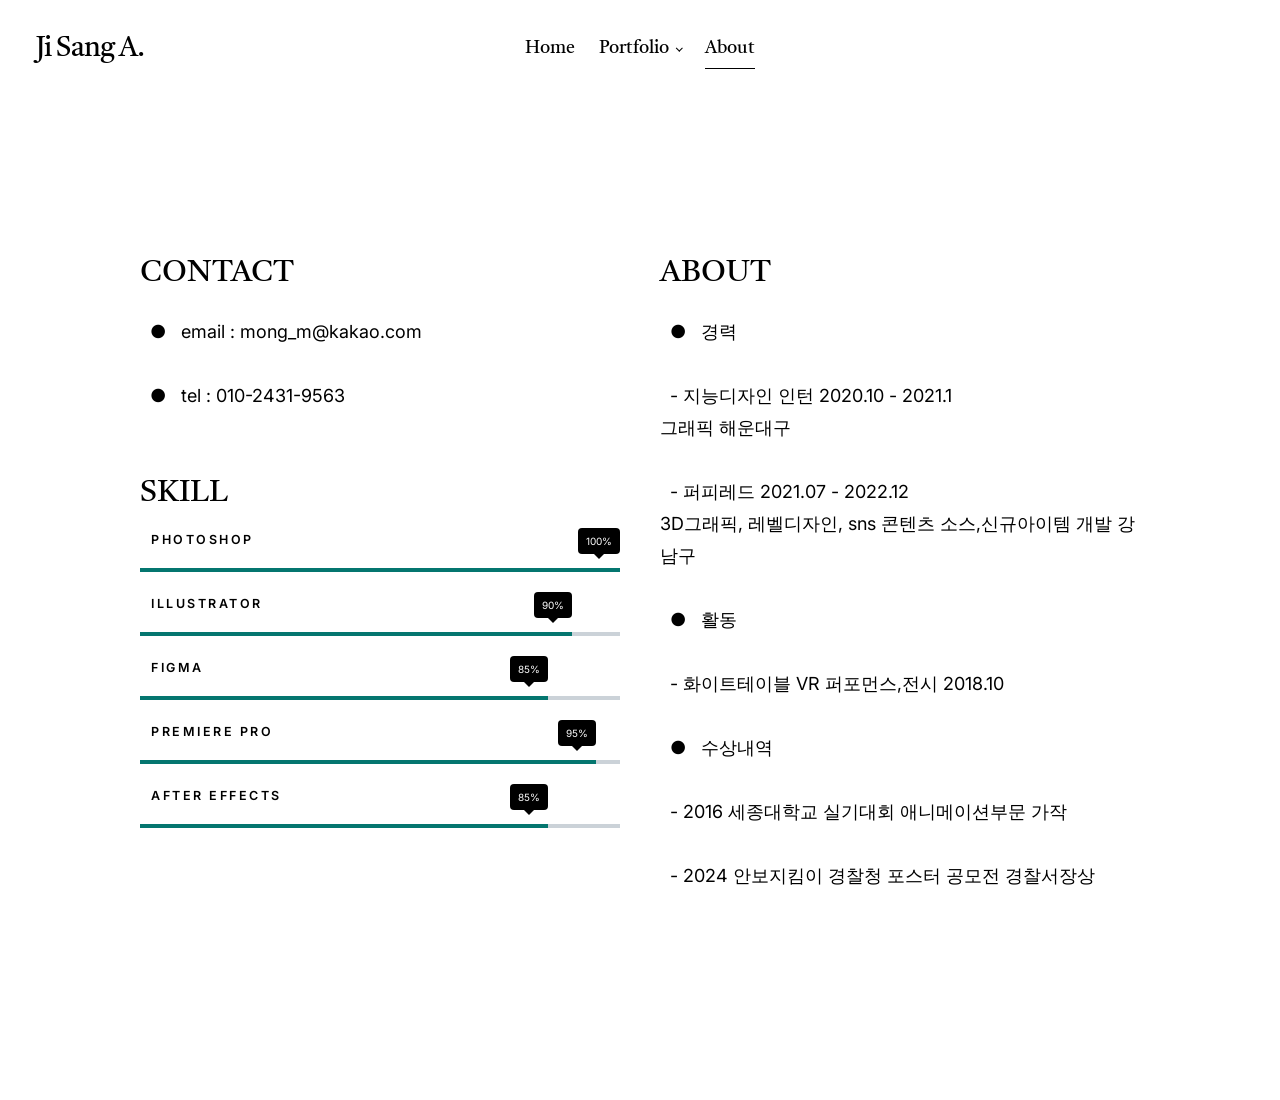
==== commit 909e9eae: "Update styles.html" ====
--- a/styles.html
+++ b/styles.html
@@ -126,8 +126,8 @@
 
                                 <h3>CONTACT</h3>
 
-                                <p> ● &nbsp email : mong_m@kakao.com</p>
-                                <p> ● &nbsp tel : 010-2431-9563</p>
+                                <p> &nbsp ● &nbsp email : mong_m@kakao.com</p>
+                                <p> &nbsp ● &nbsp tel : 010-2431-9563</p>
 
                                 <ul class="skill-bars">
 
@@ -166,26 +166,26 @@
 
 
                                 <p>
-                                    ● &nbsp 경력
-                                    <p> - 지능디자인 인턴  2020.10 - 2021.1
+                                    &nbsp ● &nbsp 경력
+                                    <p> &nbsp - 지능디자인 인턴  2020.10 - 2021.1
                                     <br> 그래픽 해운대구 </p>
-                                    <p> - 퍼피레드 2021.07 - 2022.12
+                                    <p> &nbsp - 퍼피레드 2021.07 - 2022.12
                                     <br> 3D그래픽, 레벨디자인, sns 콘텐츠 소스,신규아이템 개발 강남구 </p>
                                     
 
                                 </p>
 
                                 <p>
-                                    ● &nbsp 활동
-                                    <p>- 화이트테이블 VR 퍼포먼스,전시  2018.10 </p>
+                                    &nbsp ● &nbsp 활동
+                                    <p> &nbsp - 화이트테이블 VR 퍼포먼스,전시  2018.10 </p>
                                     
 
 
                                 </p>
                                 <p>
-                                    ● &nbsp 수상내역
-                                    <p>- 2016 세종대학교 실기대회 애니메이션부문 가작 </p>
-                                    <p>- 2024 안보지킴이 경찰청 포스터 공모전 경찰서장상 </p>
+                                    &nbsp ● &nbsp 수상내역
+                                    <p> &nbsp - 2016 세종대학교 실기대회 애니메이션부문 가작 </p>
+                                    <p> &nbsp - 2024 안보지킴이 경찰청 포스터 공모전 경찰서장상 </p>
                                     
                                     
 
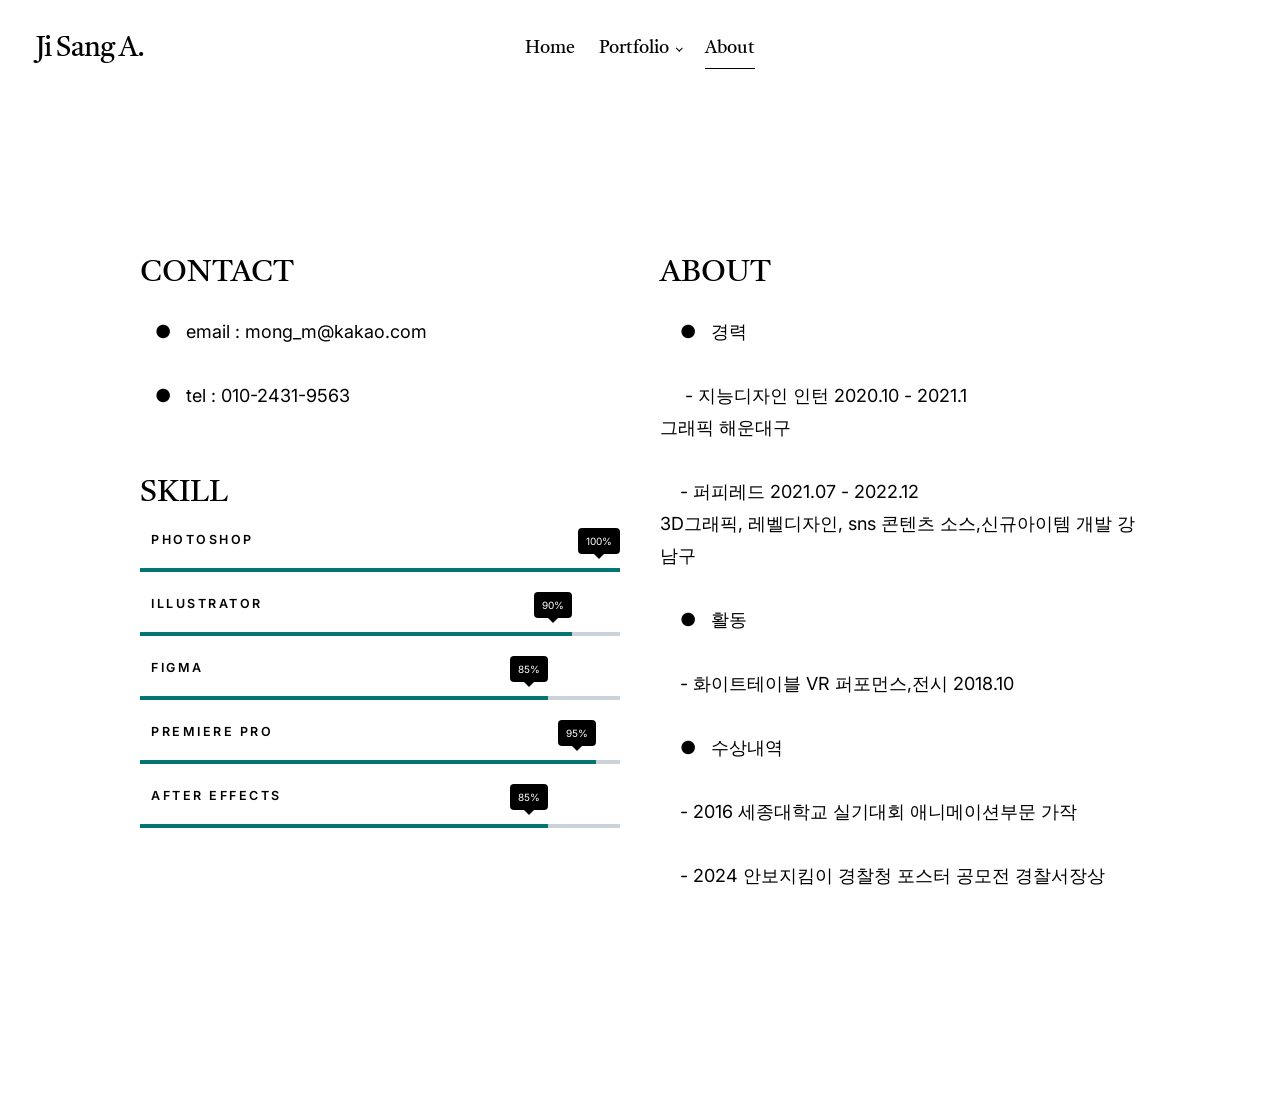
==== commit 1b5ea9b8: "Update styles.html" ====
--- a/styles.html
+++ b/styles.html
@@ -126,8 +126,8 @@
 
                                 <h3>CONTACT</h3>
 
-                                <p> &nbsp ● &nbsp email : mong_m@kakao.com</p>
-                                <p> &nbsp ● &nbsp tel : 010-2431-9563</p>
+                                <p> &nbsp&nbsp ● &nbsp email : mong_m@kakao.com</p>
+                                <p> &nbsp&nbsp ● &nbsp tel : 010-2431-9563</p>
 
                                 <ul class="skill-bars">
 
@@ -166,26 +166,26 @@
 
 
                                 <p>
-                                    &nbsp ● &nbsp 경력
-                                    <p> &nbsp - 지능디자인 인턴  2020.10 - 2021.1
+                                    &nbsp &nbsp ● &nbsp 경력
+                                    <p> &nbsp &nbsp&nbsp - 지능디자인 인턴  2020.10 - 2021.1
                                     <br> 그래픽 해운대구 </p>
-                                    <p> &nbsp - 퍼피레드 2021.07 - 2022.12
+                                    <p> &nbsp&nbsp&nbsp - 퍼피레드 2021.07 - 2022.12
                                     <br> 3D그래픽, 레벨디자인, sns 콘텐츠 소스,신규아이템 개발 강남구 </p>
                                     
 
                                 </p>
 
                                 <p>
-                                    &nbsp ● &nbsp 활동
-                                    <p> &nbsp - 화이트테이블 VR 퍼포먼스,전시  2018.10 </p>
+                                    &nbsp &nbsp ● &nbsp 활동
+                                    <p> &nbsp&nbsp&nbsp - 화이트테이블 VR 퍼포먼스,전시  2018.10 </p>
                                     
 
 
                                 </p>
                                 <p>
-                                    &nbsp ● &nbsp 수상내역
-                                    <p> &nbsp - 2016 세종대학교 실기대회 애니메이션부문 가작 </p>
-                                    <p> &nbsp - 2024 안보지킴이 경찰청 포스터 공모전 경찰서장상 </p>
+                                    &nbsp &nbsp ● &nbsp 수상내역
+                                    <p> &nbsp&nbsp&nbsp - 2016 세종대학교 실기대회 애니메이션부문 가작 </p>
+                                    <p> &nbsp&nbsp&nbsp - 2024 안보지킴이 경찰청 포스터 공모전 경찰서장상 </p>
                                     
                                     
 
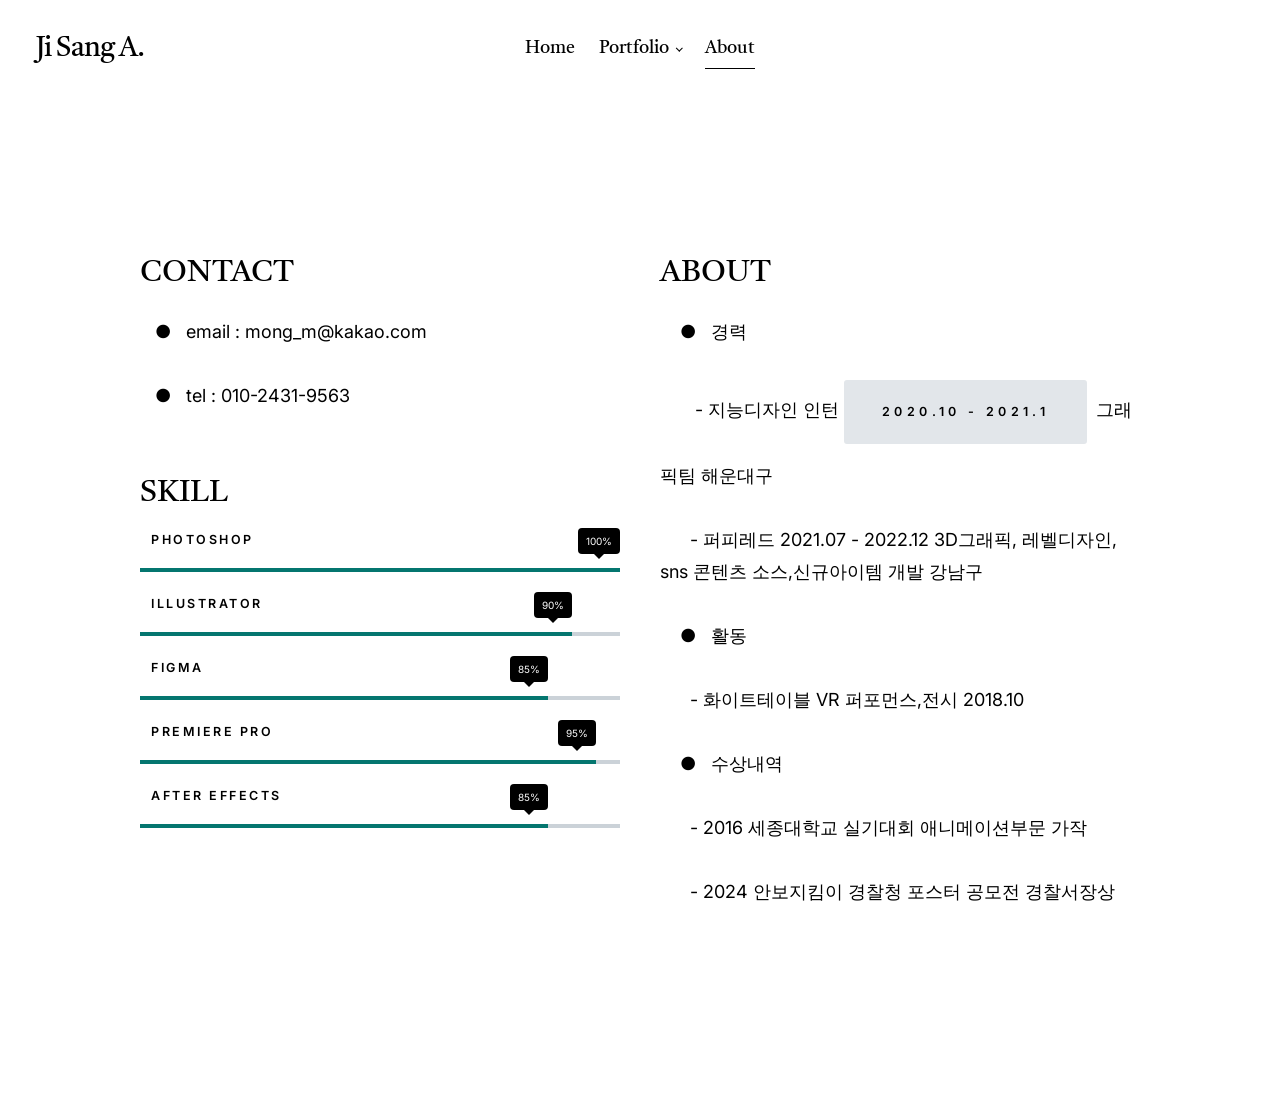
==== commit 880cb521: "Update styles.html" ====
--- a/styles.html
+++ b/styles.html
@@ -167,25 +167,23 @@
 
                                 <p>
                                     &nbsp &nbsp ● &nbsp 경력
-                                    <p> &nbsp &nbsp&nbsp - 지능디자인 인턴  2020.10 - 2021.1
-                                    <br> 그래픽 해운대구 </p>
-                                    <p> &nbsp&nbsp&nbsp - 퍼피레드 2021.07 - 2022.12
-                                    <br> 3D그래픽, 레벨디자인, sns 콘텐츠 소스,신규아이템 개발 강남구 </p>
+                                    <p> &nbsp &nbsp&nbsp&nbsp&nbsp - 지능디자인 인턴 <button> 2020.10 - 2021.1 </button> 그래픽팀 해운대구 </p>
+                                    <p> &nbsp&nbsp&nbsp&nbsp&nbsp - 퍼피레드 2021.07 - 2022.12 3D그래픽, 레벨디자인, sns 콘텐츠 소스,신규아이템 개발 강남구 </p>
                                     
 
                                 </p>
 
                                 <p>
                                     &nbsp &nbsp ● &nbsp 활동
-                                    <p> &nbsp&nbsp&nbsp - 화이트테이블 VR 퍼포먼스,전시  2018.10 </p>
+                                    <p> &nbsp&nbsp&nbsp&nbsp&nbsp - 화이트테이블 VR 퍼포먼스,전시  2018.10 </p>
                                     
 
 
                                 </p>
                                 <p>
                                     &nbsp &nbsp ● &nbsp 수상내역
-                                    <p> &nbsp&nbsp&nbsp - 2016 세종대학교 실기대회 애니메이션부문 가작 </p>
-                                    <p> &nbsp&nbsp&nbsp - 2024 안보지킴이 경찰청 포스터 공모전 경찰서장상 </p>
+                                    <p> &nbsp&nbsp&nbsp&nbsp&nbsp - 2016 세종대학교 실기대회 애니메이션부문 가작 </p>
+                                    <p> &nbsp&nbsp&nbsp&nbsp&nbsp - 2024 안보지킴이 경찰청 포스터 공모전 경찰서장상 </p>
                                     
                                     
 
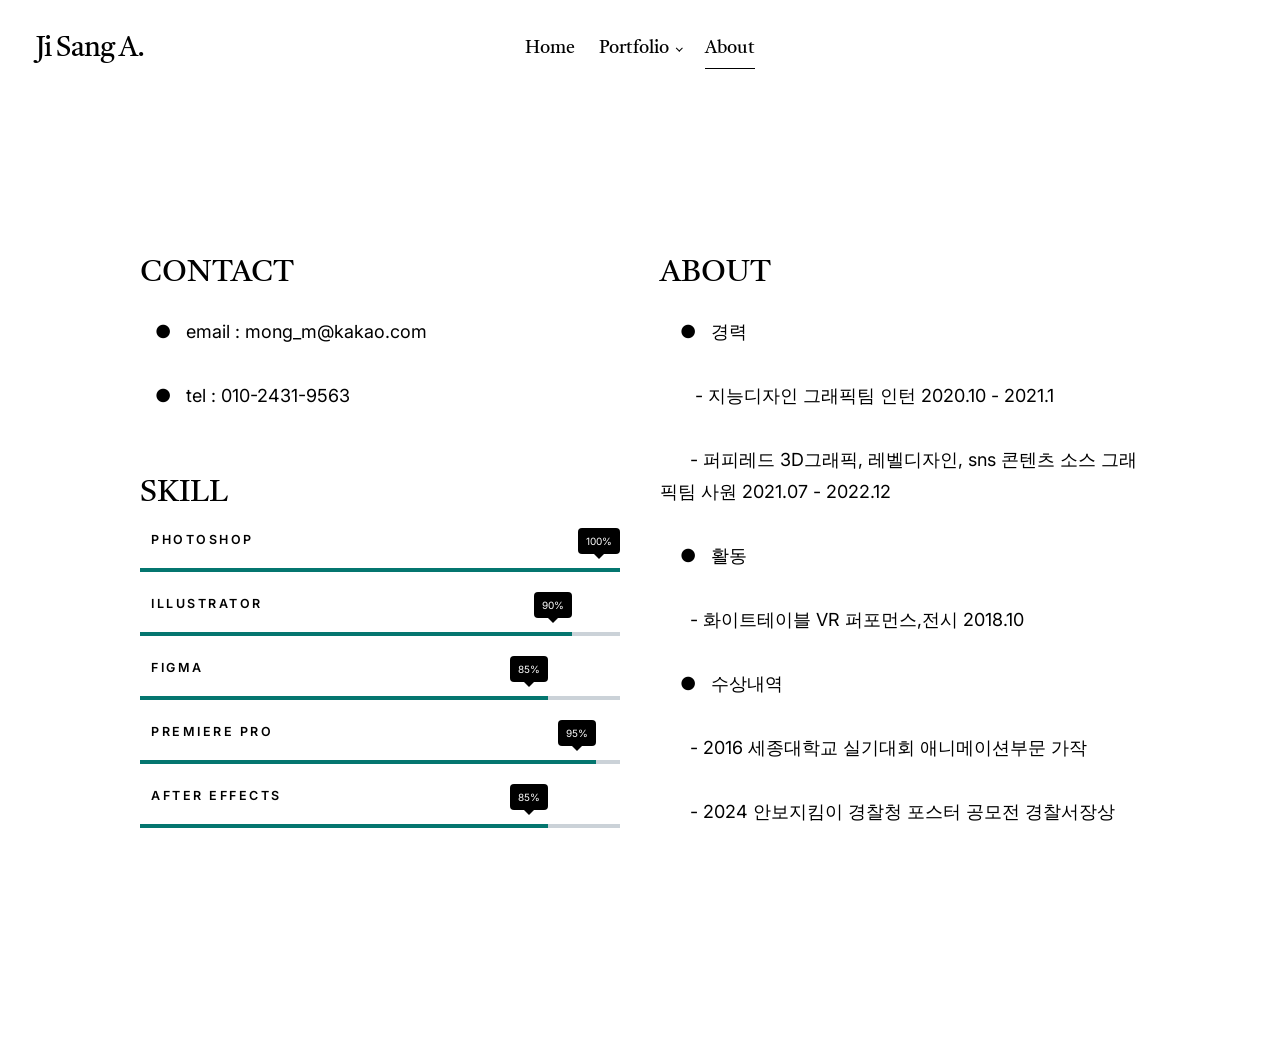
==== commit 470f0bd5: "Update styles.html" ====
--- a/styles.html
+++ b/styles.html
@@ -167,8 +167,8 @@
 
                                 <p>
                                     &nbsp &nbsp ● &nbsp 경력
-                                    <p> &nbsp &nbsp&nbsp&nbsp&nbsp - 지능디자인 인턴 <button> 2020.10 - 2021.1 </button> 그래픽팀 해운대구 </p>
-                                    <p> &nbsp&nbsp&nbsp&nbsp&nbsp - 퍼피레드 2021.07 - 2022.12 3D그래픽, 레벨디자인, sns 콘텐츠 소스,신규아이템 개발 강남구 </p>
+                                    <p> &nbsp &nbsp&nbsp&nbsp&nbsp - 지능디자인 그래픽팀 인턴 2020.10 - 2021.1  </p>
+                                    <p> &nbsp&nbsp&nbsp&nbsp&nbsp - 퍼피레드 3D그래픽, 레벨디자인, sns 콘텐츠 소스 그래픽팀 사원 2021.07 - 2022.12  </p>
                                     
 
                                 </p>
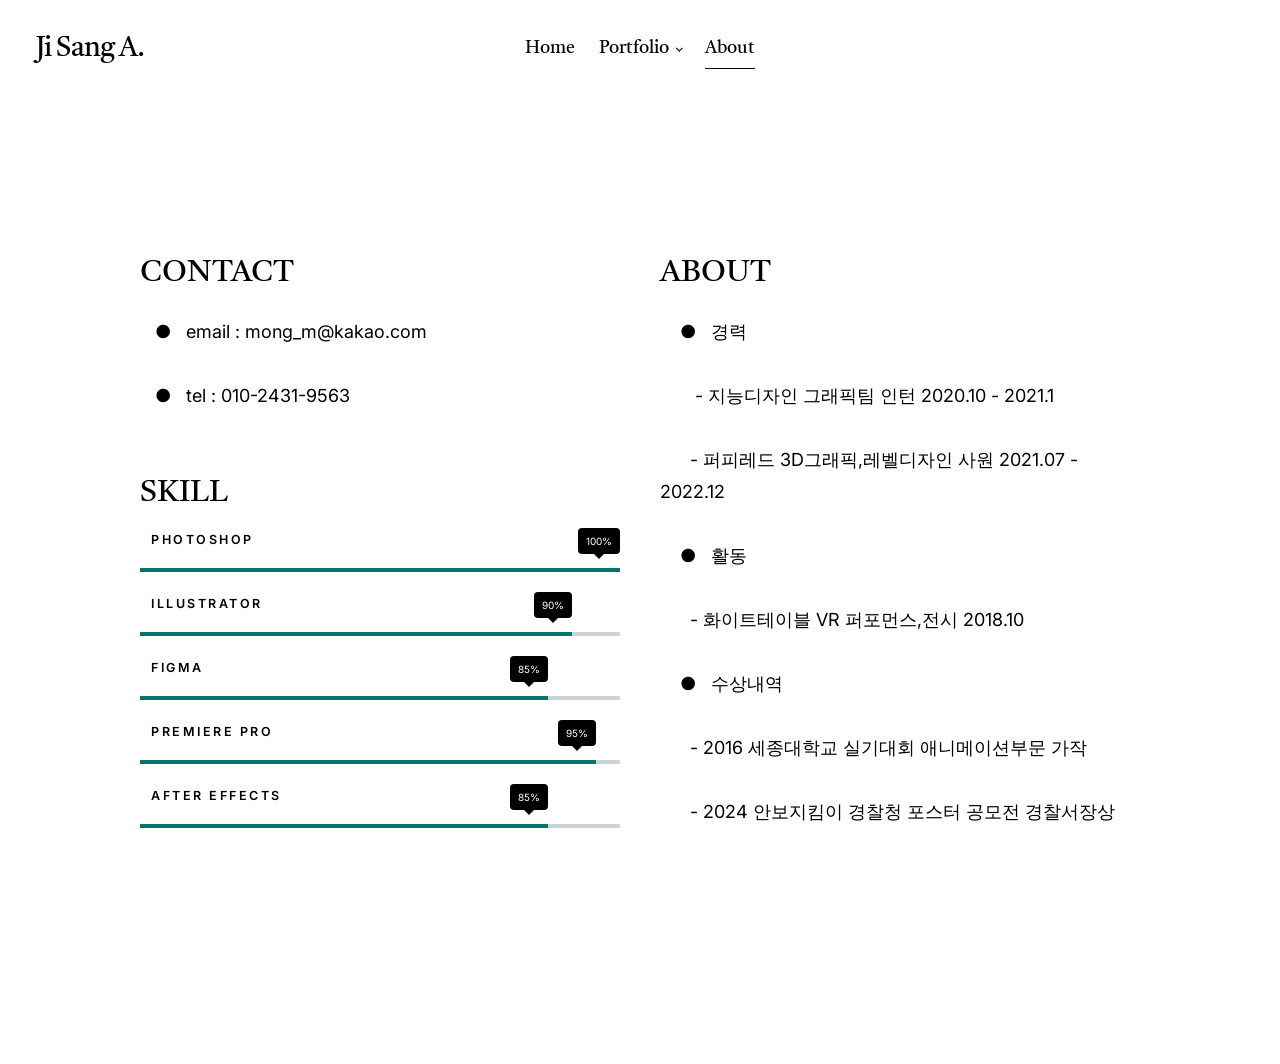
==== commit 71bc5b6d: "Update styles.html" ====
--- a/styles.html
+++ b/styles.html
@@ -168,7 +168,7 @@
                                 <p>
                                     &nbsp &nbsp ● &nbsp 경력
                                     <p> &nbsp &nbsp&nbsp&nbsp&nbsp - 지능디자인 그래픽팀 인턴 2020.10 - 2021.1  </p>
-                                    <p> &nbsp&nbsp&nbsp&nbsp&nbsp - 퍼피레드 3D그래픽, 레벨디자인, sns 콘텐츠 소스 그래픽팀 사원 2021.07 - 2022.12  </p>
+                                    <p> &nbsp&nbsp&nbsp&nbsp&nbsp - 퍼피레드 3D그래픽,레벨디자인 사원 2021.07 - 2022.12  </p>
                                     
 
                                 </p>
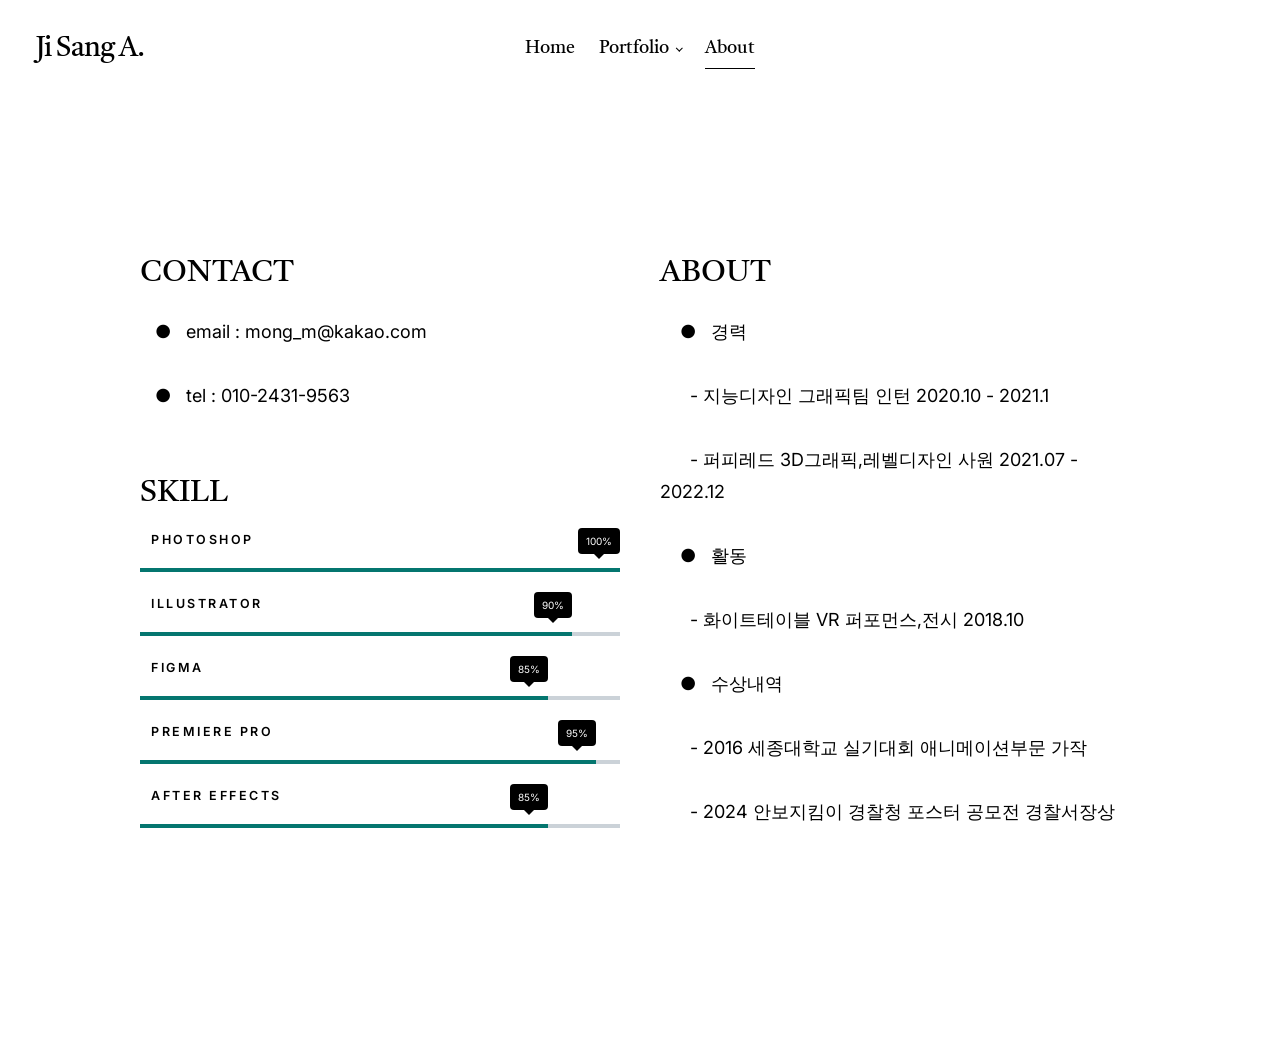
==== commit c211e2db: "Update styles.html" ====
--- a/styles.html
+++ b/styles.html
@@ -167,7 +167,7 @@
 
                                 <p>
                                     &nbsp &nbsp ● &nbsp 경력
-                                    <p> &nbsp &nbsp&nbsp&nbsp&nbsp - 지능디자인 그래픽팀 인턴 2020.10 - 2021.1  </p>
+                                    <p> &nbsp&nbsp&nbsp&nbsp&nbsp - 지능디자인 그래픽팀 인턴 2020.10 - 2021.1  </p>
                                     <p> &nbsp&nbsp&nbsp&nbsp&nbsp - 퍼피레드 3D그래픽,레벨디자인 사원 2021.07 - 2022.12  </p>
                                     
 
@@ -195,22 +195,7 @@
                         </div> <!-- end row -->
 
 
-                        <div class="row u-add-half-bottom">
-
-                            <div class="column lg-6 tab-12">
-
-                                
-
-                            </div>
-
-
-
-                            <!-- # site-footer
-        ================================================== -->
-
-
-                            <!-- Java Script
-    ================================================== -->
+
                             <script src="js/plugins.js"></script>
                             <script src="js/main.js"></script>
 
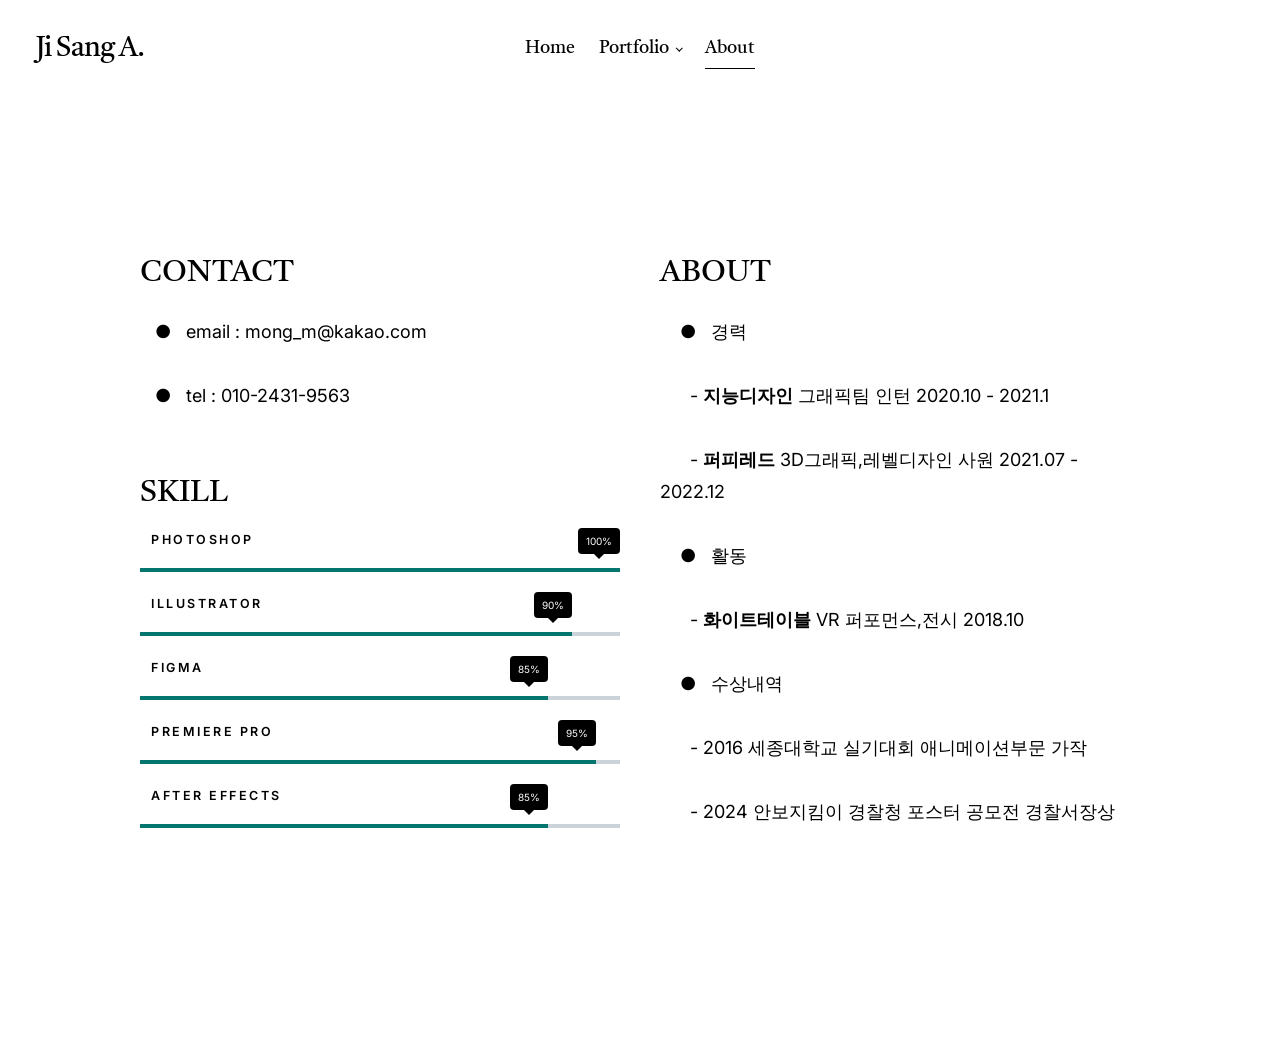
==== commit 75b668dc: "Update styles.html" ====
--- a/styles.html
+++ b/styles.html
@@ -167,15 +167,15 @@
 
                                 <p>
                                     &nbsp &nbsp ● &nbsp 경력
-                                    <p> &nbsp&nbsp&nbsp&nbsp&nbsp - 지능디자인 그래픽팀 인턴 2020.10 - 2021.1  </p>
-                                    <p> &nbsp&nbsp&nbsp&nbsp&nbsp - 퍼피레드 3D그래픽,레벨디자인 사원 2021.07 - 2022.12  </p>
+                                    <p> &nbsp&nbsp&nbsp&nbsp&nbsp - <strong>지능디자인</strong> 그래픽팀 인턴 2020.10 - 2021.1  </p>
+                                    <p> &nbsp&nbsp&nbsp&nbsp&nbsp - <strong>퍼피레드</strong> 3D그래픽,레벨디자인 사원 2021.07 - 2022.12  </p>
                                     
 
                                 </p>
 
                                 <p>
                                     &nbsp &nbsp ● &nbsp 활동
-                                    <p> &nbsp&nbsp&nbsp&nbsp&nbsp - 화이트테이블 VR 퍼포먼스,전시  2018.10 </p>
+                                    <p> &nbsp&nbsp&nbsp&nbsp&nbsp - <strong>화이트테이블</strong> VR 퍼포먼스,전시  2018.10 </p>
                                     
 
 
